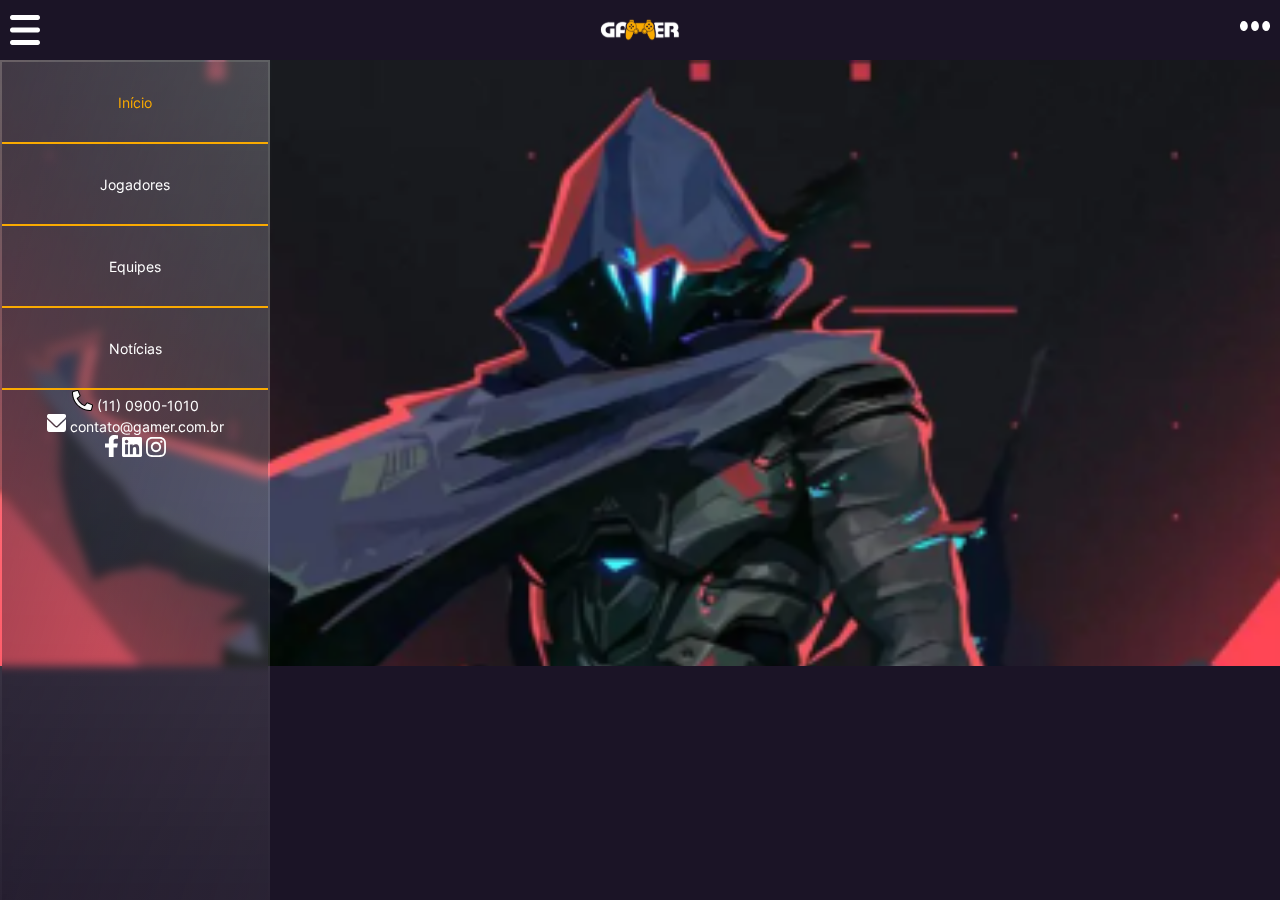
==== index.html @ 1188ff41 "Inicializa o projeto + Header" ====
<!DOCTYPE html>
<html lang="pt-BR">

<head>
    <meta charset="UTF-8">
    <meta http-equiv="X-UA-Compatible" content="IE=edge">
    <meta name="viewport" content="width=device-width, initial-scale=1.0">
    <title>Gamer</title>
    <link rel="stylesheet" href="./css/style.css">
</head>

<body>
    <header class="header">
        <div class="container-grid">
            <div class="header-top">
                <span class="phone-box">
                    <img src="./assets/phone-icon.png" alt="phone icon" title="Ícone Telefone">
                    (11) 0900-1010
                </span>

                <span class="mail-box">
                    <img src="./assets/envelope-icon.png" alt="envelope icon" title="Ícone Envelope">
                    contato@gamer.com.br
                </span>
                <span class="social-box">
                    <img src="./assets/facebook.svg" alt="phone icon" title="Ícone Telefone">
                    <img src="./assets/linkedin.svg" alt="phone icon" title="Ícone Telefone">
                    <img src="./assets/instagram.svg" alt="phone icon" title="Ícone Telefone">
                </span>
            </div>
            <div class="header-bottom">
                <label for="mostra-esconde-navmenu"><img src="./assets/menu-hamburger.svg" alt="Menu Hamburger"
                        title="Ícone Menu"></label>


                <h1>
                    <span class="title">Gamer</span>
                    <img src="./assets/logotipo-gamer.svg" alt="Logotipo Gamer" title="Gamer Logotipo">
                </h1>

                <input type="checkbox" id="mostra-esconde-navmenu">
                <div class="nav-bkg">
                    <nav>
                        <a href="#">Início</a>
                        <a href="#">Jogadores</a>
                        <a href="#">Equipes</a>
                        <a href="#">Notícias</a>

                        <span class="phone-box">
                            <img src="./assets/phone-icon.png" alt="phone icon" title="Ícone Telefone">
                            (11) 0900-1010
                        </span>
                        <span class="mail-box">
                            <img src="./assets/envelope-icon.png" alt="envelope icon" title="Ícone Envelope">
                            contato@gamer.com.br
                        </span>

                        <!-- social icons -->
                        <span class="social-box">
                            <img src="./assets/facebook.svg" alt="phone icon" title="Ícone Telefone">
                            <img src="./assets/linkedin.svg" alt="phone icon" title="Ícone Telefone">
                            <img src="./assets/instagram.svg" alt="phone icon" title="Ícone Telefone">
                        </span>
                    </nav>
                </div>
                <!-- Header Menu Ícones laterais -->
                <label for="mostra-esconde-icones">
                    <img src="./assets/menu-points.png" alt="Menu Points">
                </label>

                <input type="checkbox" id="mostra-esconde-icones">
                <div class="icons-header-bkg">
                    <div class="icons-header">
                        <img src="./assets/user-icon.svg" alt="user-login">
                        <img src="./assets/market-icon.png" alt="market icon">
                        <img src="./assets/search-icon.png" alt="search icon">
                    </div>
                </div>
            </div>
        </div>
    </header>
    <section class="banner"></section>
</body>

</html>
---- css/style.css ----
/* imports */
@font-face {
    font-family: Inter-Regular ;
    src: url(../assets/fonts/Inter/static/Inter-Regular.ttf);
}

* {
    margin: 0;
    padding: 0;
    box-sizing: border-box;
}

body{
    font-family: Inter-Regular;
    font-size: 16px;
    color: white;
    background-color: #1B1426;
}


/* Mobiel First */

/********************* Header *********************/
header {
    position: fixed; /* apenas para referência dos menus */
    top: 0;
    left: 0;

    display: flex;
    align-items: center;
    width: 100%;
    height: 60px;
    padding: 0 10px;
    /* background-color: #1B1426; */
    background-image: linear-gradient(to right, #1B1426);
    font-size: 16px;

     /*border: 1px solid red;  referência apagar */
}

header .container-grid {
    width: 100%;
}

/* fixar o label por causa do alinhamento, efeito do inline +- 4px */
header label {
    padding: 0;
    width: 30px;
    height: 30px;
}


/* esconde os elementos desnecessários no mobile */
header .header-top,  
header h1 .title,
.mostra-esconde-icones,
header #mostra-esconde-navmenu,
header #mostra-esconde-icones {
    display: none;
}

header .header-bottom {
    display: flex;
    justify-content: space-between;
    align-items: center;
}

header .nav-bkg {
    position: fixed;
    top: 60px;
    left: 0;

    width: 270px;
    height: 100%;
    padding: 2px;

    background-image: linear-gradient(to bottom, rgba(255, 255, 255, .3), rgba(255, 255, 255, .05));
    transition: left 0.4s;
}

.header nav {
    
    display: flex;
    flex-direction: column;
    align-items: center;

    width: 100%;
    height: 100%;
    
    font-size: 14px;
    
    background-image: linear-gradient(to right bottom, rgba(27, 20, 38, .5), rgba(27, 20, 38, .05));
    backdrop-filter: blur(5px);
    
}

.header nav a {
    display: flex;
    justify-content: center;
    align-items: center;
    
    width: 100%;
    height: 50px;
    padding: 40px 0;
    
    color: white;
    font-family: Inter-Regular;
    text-decoration: none;
    
    border-bottom: 2px solid #F9AA01;
}

.header nav a:first-of-type {
    color: #F9AA01;
}

header nav .social-box {}

/* mostra esconde icones header */
header #mostra-esconde-icones:checked ~ .icons-header-bkg {
    right: 1px;
}
/* menu social */
header .icons-header-bkg {
    position: absolute;
    top: 60px;
    right: -70px;

    width: 66px;
    height: 170px;
    padding: 1px;
    /* background-color: transparent; */
    background-image: linear-gradient(to bottom, rgba(255, 255, 255, .2), rgba(255, 255, 255, .05));
    /* backdrop-filter: blur(10px); */
    /* opacity: .5; */
    transition: right 0.4s;
}

header .icons-header {
    display: flex;
    flex-direction: column;
    justify-content: space-between;
    align-items: center;

    width: 100%;
    height: 100%;
    padding: 20px;

    /* background-color: rgba(27, 20, 38, .9);  */
    background-image: linear-gradient(to right bottom, rgba(27, 20, 38, .5), rgba(27, 20, 38, .05));
    backdrop-filter: blur(2px);
}

header .icons-header img {
    width: 20px;
}


/********************* Banner *********************/
.banner {
    margin-top: 60px;
    height: 606px;
    background-image: url(../images/Banner_Liga-Game-Mobile.png);
    background-size: cover;
    background-repeat: none;

}
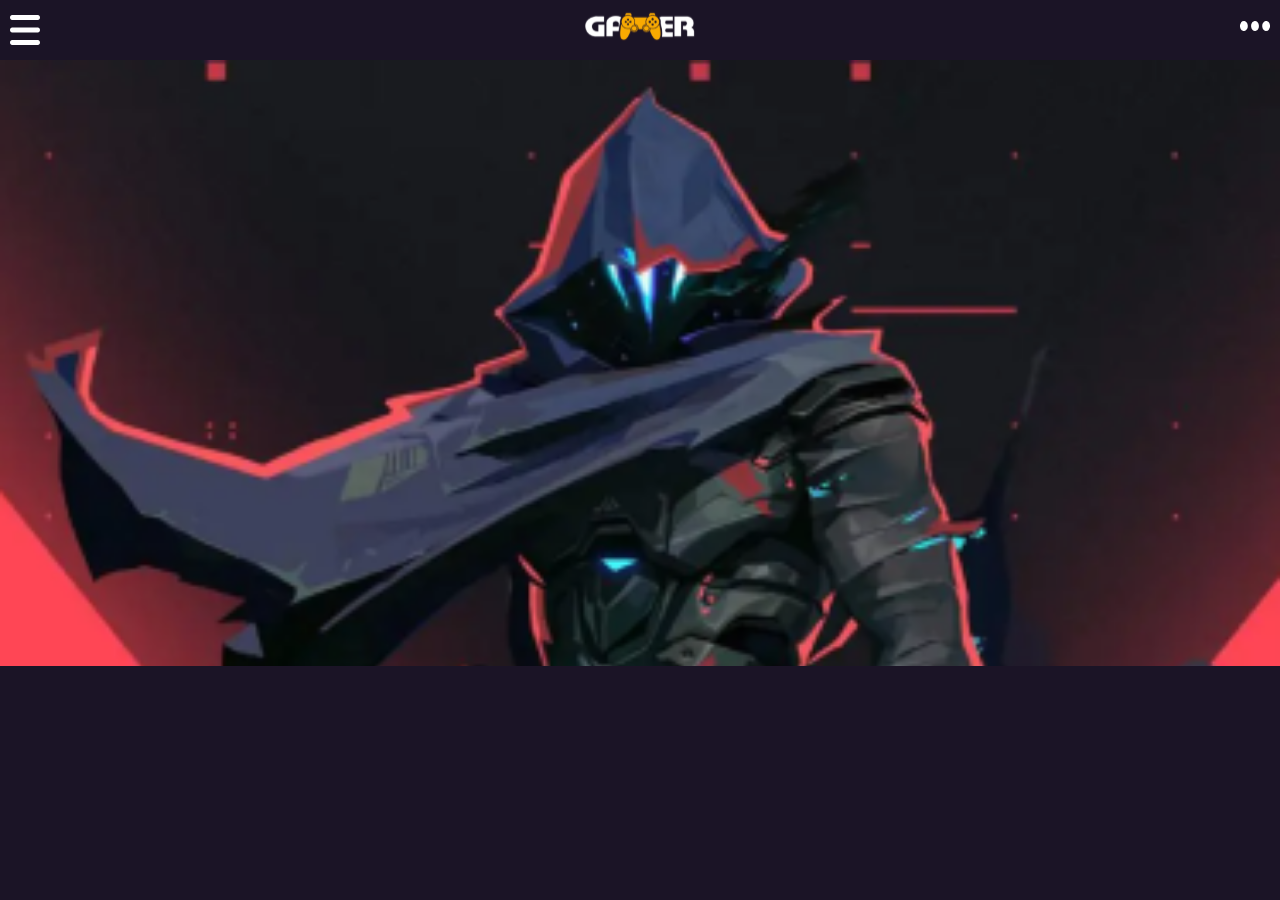
==== commit 1d11dfcf: "Adiciona o menu mobile" ====
--- a/index.html
+++ b/index.html
@@ -30,12 +30,13 @@
             </div>
             <div class="header-bottom">
                 <label for="mostra-esconde-navmenu"><img src="./assets/menu-hamburger.svg" alt="Menu Hamburger"
-                        title="Ícone Menu"></label>
+                        title="Ícone Menu">
+                </label>
 
 
                 <h1>
                     <span class="title">Gamer</span>
-                    <img src="./assets/logotipo-gamer.svg" alt="Logotipo Gamer" title="Gamer Logotipo">
+                    <img src="./assets/logotipo-gamer.svg" id="logotipo" alt="Logotipo Gamer" title="Gamer Logotipo">
                 </h1>
 
                 <input type="checkbox" id="mostra-esconde-navmenu">
@@ -46,14 +47,14 @@
                         <a href="#">Equipes</a>
                         <a href="#">Notícias</a>
 
-                        <span class="phone-box">
+                        <a class="phone-box">
                             <img src="./assets/phone-icon.png" alt="phone icon" title="Ícone Telefone">
                             (11) 0900-1010
-                        </span>
-                        <span class="mail-box">
+                        </a>
+                        <a class="mail-box">
                             <img src="./assets/envelope-icon.png" alt="envelope icon" title="Ícone Envelope">
                             contato@gamer.com.br
-                        </span>
+                        </a>
 
                         <!-- social icons -->
                         <span class="social-box">
--- a/css/style.css
+++ b/css/style.css
@@ -1,6 +1,6 @@
 /* imports */
 @font-face {
-    font-family: Inter-Regular ;
+    font-family: Inter-Regular;
     src: url(../assets/fonts/Inter/static/Inter-Regular.ttf);
 }
 
@@ -10,7 +10,7 @@
     box-sizing: border-box;
 }
 
-body{
+body {
     font-family: Inter-Regular;
     font-size: 16px;
     color: white;
@@ -22,20 +22,17 @@
 
 /********************* Header *********************/
 header {
-    position: fixed; /* apenas para referência dos menus */
+    position: fixed;
+    /* apenas para referência dos menus */
     top: 0;
     left: 0;
-
     display: flex;
     align-items: center;
     width: 100%;
     height: 60px;
     padding: 0 10px;
-    /* background-color: #1B1426; */
     background-image: linear-gradient(to right, #1B1426);
     font-size: 16px;
-
-     /*border: 1px solid red;  referência apagar */
 }
 
 header .container-grid {
@@ -51,7 +48,7 @@
 
 
 /* esconde os elementos desnecessários no mobile */
-header .header-top,  
+header .header-top,
 header h1 .title,
 .mostra-esconde-icones,
 header #mostra-esconde-navmenu,
@@ -65,74 +62,114 @@
     align-items: center;
 }
 
+header .header-bottom #logotipo {
+    width: 120px;
+}
+
+
+
+/* mostra esconde menu social */
+header #mostra-esconde-navmenu:checked~.nav-bkg {
+    left: 1px;
+}
+
 header .nav-bkg {
     position: fixed;
     top: 60px;
-    left: 0;
-
+    left: -300px;
     width: 270px;
-    height: 100%;
-    padding: 2px;
-
+    height: calc(100vh - 60px);/* apagar */
+    padding: 1px;
     background-image: linear-gradient(to bottom, rgba(255, 255, 255, .3), rgba(255, 255, 255, .05));
     transition: left 0.4s;
+    border-radius: 5px;
+    /* border: 2px solid yellow; */
 }
 
 .header nav {
-    
     display: flex;
     flex-direction: column;
     align-items: center;
-
     width: 100%;
     height: 100%;
-    
-    font-size: 14px;
-    
+    font-size: 12px;
     background-image: linear-gradient(to right bottom, rgba(27, 20, 38, .5), rgba(27, 20, 38, .05));
     backdrop-filter: blur(5px);
-    
+    border-radius: 5px;
 }
 
 .header nav a {
     display: flex;
     justify-content: center;
     align-items: center;
-    
     width: 100%;
     height: 50px;
     padding: 40px 0;
-    
     color: white;
     font-family: Inter-Regular;
     text-decoration: none;
-    
+    cursor: pointer;
     border-bottom: 2px solid #F9AA01;
-}
-
-.header nav a:first-of-type {
-    color: #F9AA01;
-}
-
-header nav .social-box {}
-
-/* mostra esconde icones header */
-header #mostra-esconde-icones:checked ~ .icons-header-bkg {
+    transition: background-color .4s;
+}
+
+.header nav a:hover {
+    background-color: #F9AA01;
+    border-bottom: 2px solid #1B1426;
+}
+
+/* aqui depois trocar para o link:active */
+.header nav a:last-of-type {
+    border-bottom: none;
+}
+
+/* formatação nos dois últimos links - contato */
+.header nav a.phone-box,
+.header nav a.mail-box {
+    font-size: 10px;
+}
+
+.header nav a.phone-box>img,
+.header nav a.mail-box>img {
+    width: 18px;
+    margin-right: 10px;
+    font-size: 10px;
+}
+
+
+.header nav .social-box {
+    position: absolute;
+    bottom: 10px;
+    left: 0;
+    display: flex;
+    justify-content: center;
+    width: 100%;
+    /* border: 1px solid red; */
+}
+
+.header nav .social-box img {
+    margin-right: 25px;
+}
+
+
+
+
+
+/* mostra esconde menu social */
+header #mostra-esconde-icones:checked~.icons-header-bkg {
     right: 1px;
 }
-/* menu social */
+
+/* Menu social do cabeçalho */
 header .icons-header-bkg {
     position: absolute;
     top: 60px;
     right: -70px;
-
     width: 66px;
     height: 170px;
     padding: 1px;
-    /* background-color: transparent; */
     background-image: linear-gradient(to bottom, rgba(255, 255, 255, .2), rgba(255, 255, 255, .05));
-    /* backdrop-filter: blur(10px); */
-    /* opacity: .5; */
+    border-radius: 5px;
     transition: right 0.4s;
 }
 
@@ -141,14 +178,12 @@
     flex-direction: column;
     justify-content: space-between;
     align-items: center;
-
     width: 100%;
     height: 100%;
     padding: 20px;
-
-    /* background-color: rgba(27, 20, 38, .9);  */
     background-image: linear-gradient(to right bottom, rgba(27, 20, 38, .5), rgba(27, 20, 38, .05));
     backdrop-filter: blur(2px);
+    border-radius: 5px;
 }
 
 header .icons-header img {
@@ -163,5 +198,4 @@
     background-image: url(../images/Banner_Liga-Game-Mobile.png);
     background-size: cover;
     background-repeat: none;
-
 }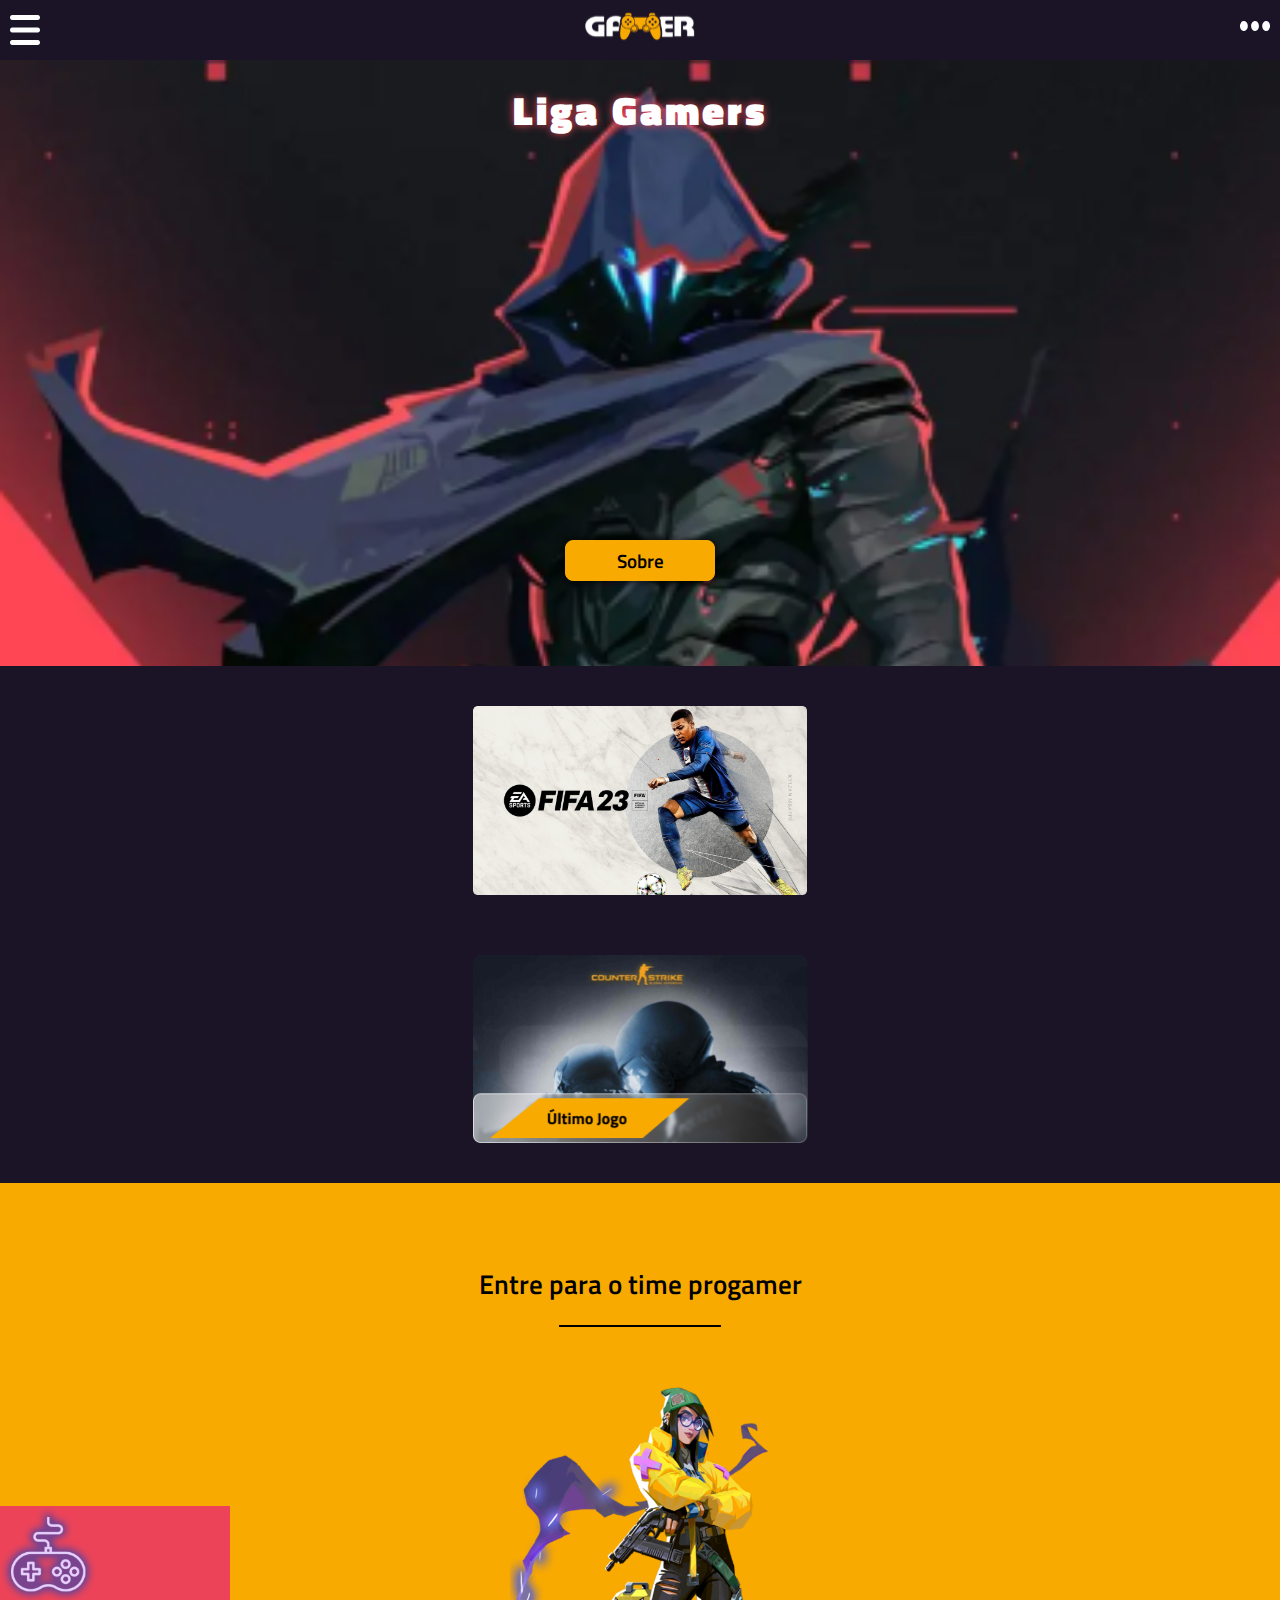
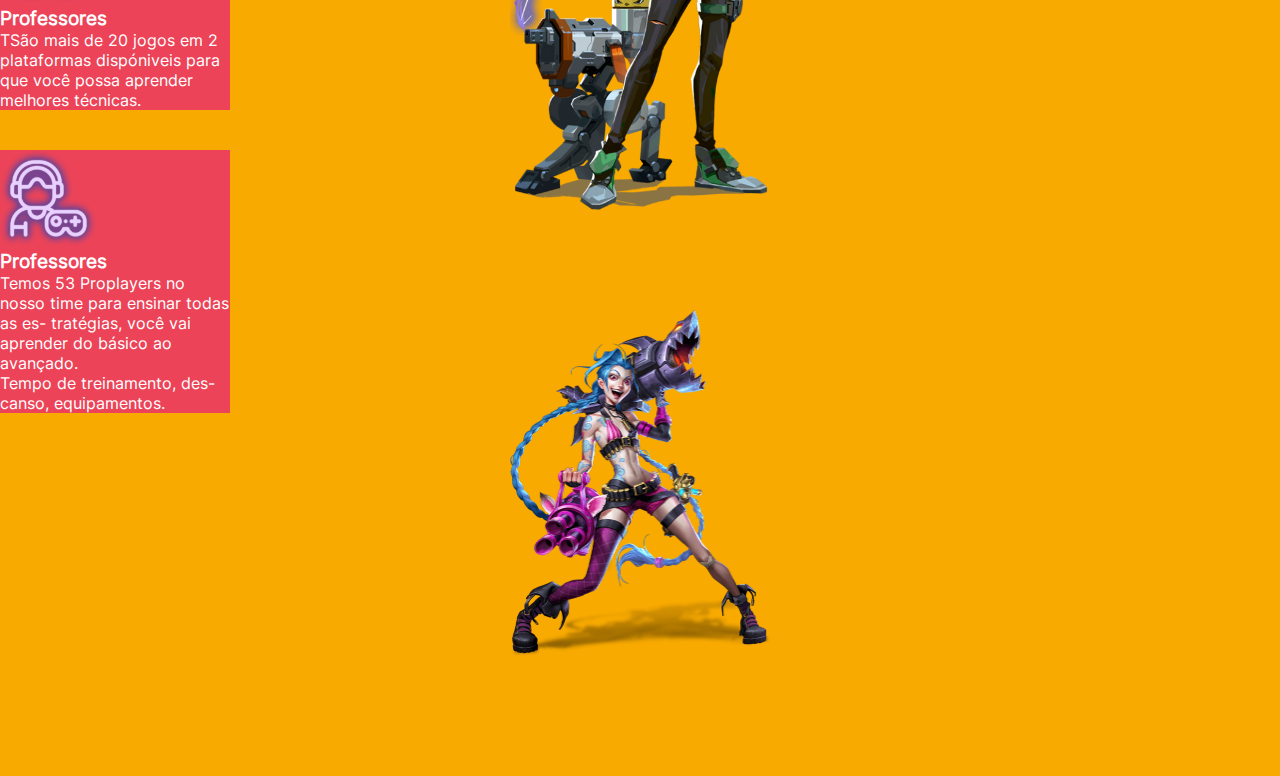
==== commit c1053318: "Finaliza o menu mobile" ====
--- a/index.html
+++ b/index.html
@@ -80,7 +80,50 @@
             </div>
         </div>
     </header>
-    <section class="banner"></section>
+    <section class="banner">
+        <h2>Liga Gamers</h2>
+
+        <a href="#" class="btn-sobreliga">Sobre</a>
+    </section>
+
+    <!-- CARD JOGOS -->
+    <section class="card-jogos">
+        <img src="./images/Game-FIFA.png" alt="Fifa 23">
+        <img src="./images/Game-CS-GO.png" alt="Úlimo Jogo">
+    </section>
+
+    <!-- PROGAMER -->
+    <section class="progamer">
+        <div>
+            <h2>Entre para o time progamer</h2>
+            <hr>
+        </div>
+        <!-- <div class="layer-image-background"> -->
+        <img src="./images/kiljoy.png" alt="Gamer 1">
+        <img src="./images/lade-lol.png" alt="Gamer 2">
+        <!-- </div> -->
+
+        <div class="cards-progamer-box">
+            <!-- efeito borda gradient -->
+            <div class="card-bkg">
+                <article class="cards-jogos">
+                    <img src="./assets/joystick-icon.svg" alt="Icone Joystick">
+                    <h3>Professores</h3>
+                    <p>TSão mais de 20 jogos em 2 plataformas dispóniveis para que você possa aprender melhores técnicas.</p>
+                </article>
+            </div>
+            
+            <div class="card-bkg">
+                <article class="cards-jogos">
+                    <img src="./assets/joystick-prof-icon.svg" alt="Icone Joystick">
+                    <h3>Professores</h3>
+                    <p>Temos 53 Proplayers no nosso time para ensinar todas as es- tratégias, você vai aprender do
+                        básico ao avançado. <br>
+                        Tempo de treinamento, des- canso, equipamentos.</p>
+                </article>
+            </div>
+        </div>
+    </section>
 </body>
 
 </html>--- a/css/style.css
+++ b/css/style.css
@@ -1,4 +1,24 @@
 /* imports */
+@font-face {
+    font-family: TitilliumWeb-Black;
+    src: url(../assets/fonts/Titillium_Web/TitilliumWeb-Black.ttf);
+}
+
+@font-face {
+    font-family: TitilliumWeb-SemiBold;
+    src: url(../assets/fonts/Titillium_Web/TitilliumWeb-SemiBold.ttf);
+}
+
+@font-face {
+    font-family: TitilliumWeb-Bold;
+    src: url(../assets/fonts/Titillium_Web/TitilliumWeb-Bold.ttf);
+}
+
+@font-face {
+    font-family: TitilliumWeb-Regular;
+    src: url(../assets/fonts/Titillium_Web/TitilliumWeb-Regular.ttf);
+}
+
 @font-face {
     font-family: Inter-Regular;
     src: url(../assets/fonts/Inter/static/Inter-Regular.ttf);
@@ -26,12 +46,13 @@
     /* apenas para referência dos menus */
     top: 0;
     left: 0;
+    z-index: 1000;
     display: flex;
     align-items: center;
     width: 100%;
     height: 60px;
     padding: 0 10px;
-    background-image: linear-gradient(to right, #1B1426);
+    background-color: #1B1426;
     font-size: 16px;
 }
 
@@ -77,8 +98,10 @@
     position: fixed;
     top: 60px;
     left: -300px;
+    /* z-index: 2; */
     width: 270px;
-    height: calc(100vh - 60px);/* apagar */
+    height: calc(100vh - 60px);
+    /* apagar */
     padding: 1px;
     background-image: linear-gradient(to bottom, rgba(255, 255, 255, .3), rgba(255, 255, 255, .05));
     transition: left 0.4s;
@@ -139,7 +162,7 @@
 
 .header nav .social-box {
     position: absolute;
-    bottom: 10px;
+    bottom: 20px;
     left: 0;
     display: flex;
     justify-content: center;
@@ -151,8 +174,9 @@
     margin-right: 25px;
 }
 
-
-
+.header nav .social-box img:last-of-type {
+    margin-right: 0;
+}
 
 
 /* mostra esconde menu social */
@@ -192,10 +216,130 @@
 
 
 /********************* Banner *********************/
+
 .banner {
+    display: flex;
+    flex-direction: column;
+    justify-content: space-between;
+    align-items: center;
     margin-top: 60px;
+    padding: 20px;
     height: 606px;
     background-image: url(../images/Banner_Liga-Game-Mobile.png);
     background-size: cover;
     background-repeat: none;
+}
+
+.banner h2 {
+    font-family: TitilliumWeb-Black;
+    font-size: 2.5rem;
+    letter-spacing: 3px;
+    text-shadow: 0px 0px 8px #EC4358;
+}
+
+.banner a.btn-sobreliga {
+    width: 150px;
+    margin-bottom: 65px;
+    padding: 5px 0;
+    font-family: TitilliumWeb-SemiBold;
+    font-size: 1.2rem;
+    text-align: center;
+    text-decoration: none;
+    color: #000;
+    background-color: #F9AA01;
+    border: 1px solid #F9AA01;
+    border-radius: 8px;
+    box-shadow: 0 0 10px #000;
+}
+
+/********************* Jogos *********************/
+
+section.card-jogos {
+    display: flex;
+    flex-direction: column;
+    justify-content: space-between;
+    align-items: center;
+
+    padding: 40px 10px;
+}
+
+section.card-jogos>img {
+    max-width: 335px;
+}
+
+section.card-jogos>img:first-of-type {
+    margin-bottom: 60px;
+}
+
+/********************* Time Progamer *********************/
+
+section.progamer {
+    position: relative;
+    display: flex;
+    flex-direction: column;
+    justify-content: space-between;
+    align-items: center;
+    width: 100%;
+    /* height: 1253px; */
+    padding-top: 80px;
+    padding-right: 20px;
+    padding-bottom: 120px;
+    padding-left: 20px;
+    background-color: #F9AA01;
+}
+
+section.progamer h2 {
+    margin-bottom: 20px;
+    font-family: TitilliumWeb-SemiBold;
+    font-size: 1.7rem;
+    color: black;
+    text-align: center;
+}
+
+section.progamer hr {
+    width: 50%;
+    margin: 0 auto 60px;
+    border: 1px solid #000;
+}
+
+/* section.progamer .layer-image-background {
+    display: flex;
+    flex-direction: column;
+    justify-content: space-between;
+    align-items: center;
+    width: 100%;
+    height: 100%;
+    background-color: transparent;
+} */
+
+/* .layer-image-background */
+section.progamer>img {
+    max-width: 260px;
+}
+
+/* .layer-image-background */
+section.progamer>img:first-of-type {
+    margin-bottom: 100px;
+}
+
+/* cards progamer */
+.cards-progamer-box {
+    position: absolute;
+    top: 0;
+    left: 0;
+    display: flex;
+    
+    flex-direction: column;
+    justify-content: center;
+    align-items: center;
+    height: 100%;
+    background-color: transparent;
+}
+
+.card-bkg .cards-jogos {
+
+    max-width: 230px;
+    margin-bottom: 40px;
+
+    background-color: #EC4358;
 }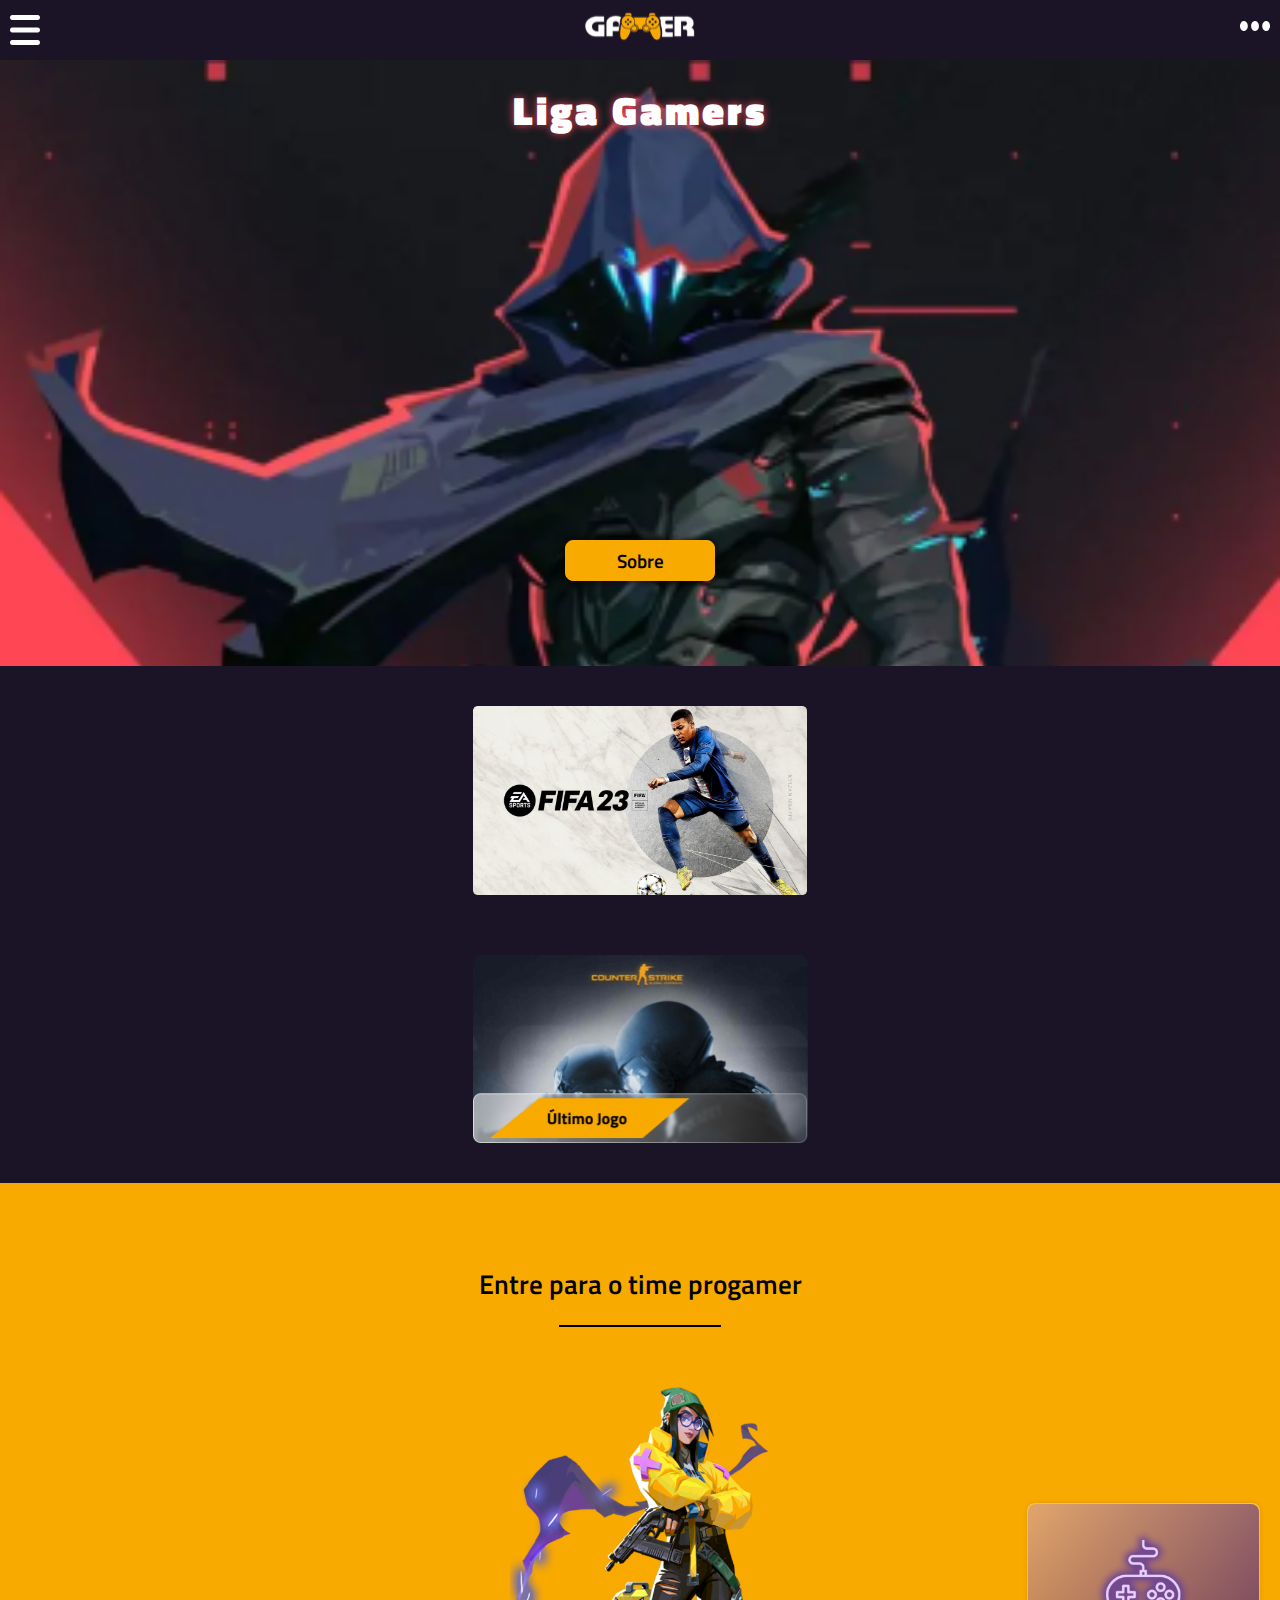
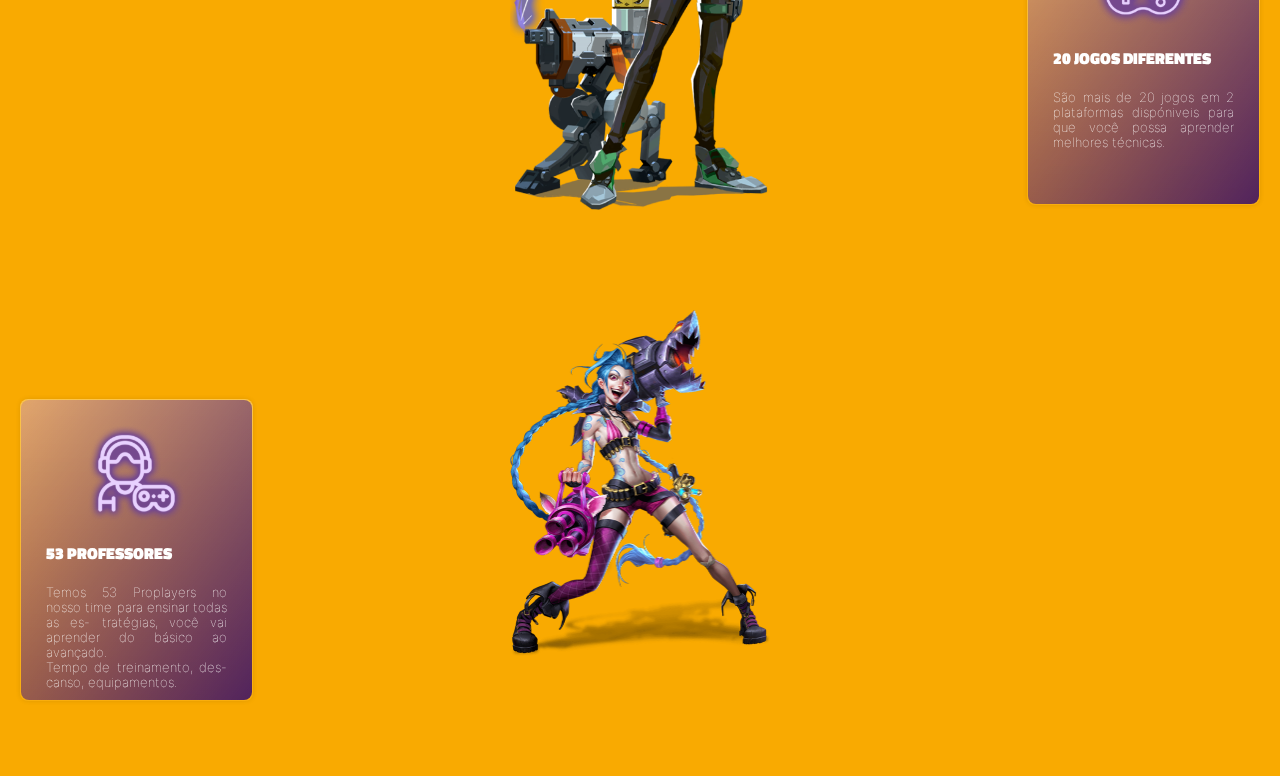
==== commit c6b01f4f: "Finaliza a Sessão Progamer" ====
--- a/index.html
+++ b/index.html
@@ -80,6 +80,8 @@
             </div>
         </div>
     </header>
+
+    <!-- BANNER LIGA GAMERS -->
     <section class="banner">
         <h2>Liga Gamers</h2>
 
@@ -103,20 +105,20 @@
         <img src="./images/lade-lol.png" alt="Gamer 2">
         <!-- </div> -->
 
-        <div class="cards-progamer-box">
+        <div class="cards-progamer-layer">
             <!-- efeito borda gradient -->
             <div class="card-bkg">
-                <article class="cards-jogos">
+                <article class="card-jogos">
                     <img src="./assets/joystick-icon.svg" alt="Icone Joystick">
-                    <h3>Professores</h3>
-                    <p>TSão mais de 20 jogos em 2 plataformas dispóniveis para que você possa aprender melhores técnicas.</p>
+                    <h3>20 Jogos Diferentes</h3>
+                    <p>São mais de 20 jogos em 2 plataformas dispóniveis para que você possa aprender melhores técnicas.</p>
                 </article>
             </div>
             
             <div class="card-bkg">
-                <article class="cards-jogos">
+                <article class="card-jogos">
                     <img src="./assets/joystick-prof-icon.svg" alt="Icone Joystick">
-                    <h3>Professores</h3>
+                    <h3>53 Professores</h3>
                     <p>Temos 53 Proplayers no nosso time para ensinar todas as es- tratégias, você vai aprender do
                         básico ao avançado. <br>
                         Tempo de treinamento, des- canso, equipamentos.</p>
--- a/css/style.css
+++ b/css/style.css
@@ -22,6 +22,11 @@
 @font-face {
     font-family: Inter-Regular;
     src: url(../assets/fonts/Inter/static/Inter-Regular.ttf);
+}
+
+@font-face {
+    font-family: Inter-Thin;
+    src: url(../assets/fonts/Inter/static/Inter-Thin.ttf);
 }
 
 * {
@@ -323,23 +328,66 @@
 }
 
 /* cards progamer */
-.cards-progamer-box {
+.cards-progamer-layer {
     position: absolute;
     top: 0;
     left: 0;
     display: flex;
-    
-    flex-direction: column;
-    justify-content: center;
-    align-items: center;
+    padding: 0  20px;
+    flex-direction: column;
+    justify-content: space-between;
+    align-items: center;
+    width: 100%;
     height: 100%;
     background-color: transparent;
 }
-
-.card-bkg .cards-jogos {
-
-    max-width: 230px;
-    margin-bottom: 40px;
-
-    background-color: #EC4358;
-}+/* efeito borda gradient */
+.cards-progamer-layer .card-bkg {
+    padding: 1px;
+    background-image: linear-gradient(to bottom, rgba(255, 255, 255, .3), rgba(255, 255, 255, .05));
+    border-radius: 8px;
+    box-shadow: 0 0 5px rgba(0, 0, 0, .1);
+}
+
+.cards-progamer-layer .card-bkg:first-of-type {
+    align-self: flex-end;
+    margin-top: 320px;
+}
+
+.cards-progamer-layer .card-bkg:last-of-type {
+    align-self: flex-start;
+    margin-bottom: 75px;
+    
+}
+
+.cards-progamer-layer .card-bkg .card-jogos {
+    display: flex;
+    flex-direction: column;
+    /* justify-content: space-between; */
+    align-items: center;
+    max-width: 231px;
+    height: 300px;
+    padding: 25px;
+    font-size: .8rem;
+    background-image: linear-gradient(to right bottom, rgba(122, 49, 236, .2), rgba(47, 7, 109, .83));
+    backdrop-filter: blur(5px);
+    border-radius: 8px;
+}
+
+
+.cards-progamer-layer .card-bkg .card-jogos h3 {
+    width: 100%;
+    margin-top: 20px;
+    margin-bottom: 20px;
+    font-family: TitilliumWeb-Black;
+    /* text-shadow: 0 0 0px #fff; */
+    text-align: justify;
+    font-size: 1rem;
+    text-transform: uppercase;
+}
+
+.cards-progamer-layer .card-bkg .card-jogos p {
+    font-family: Inter-Thin;
+    text-align: justify;
+}
+
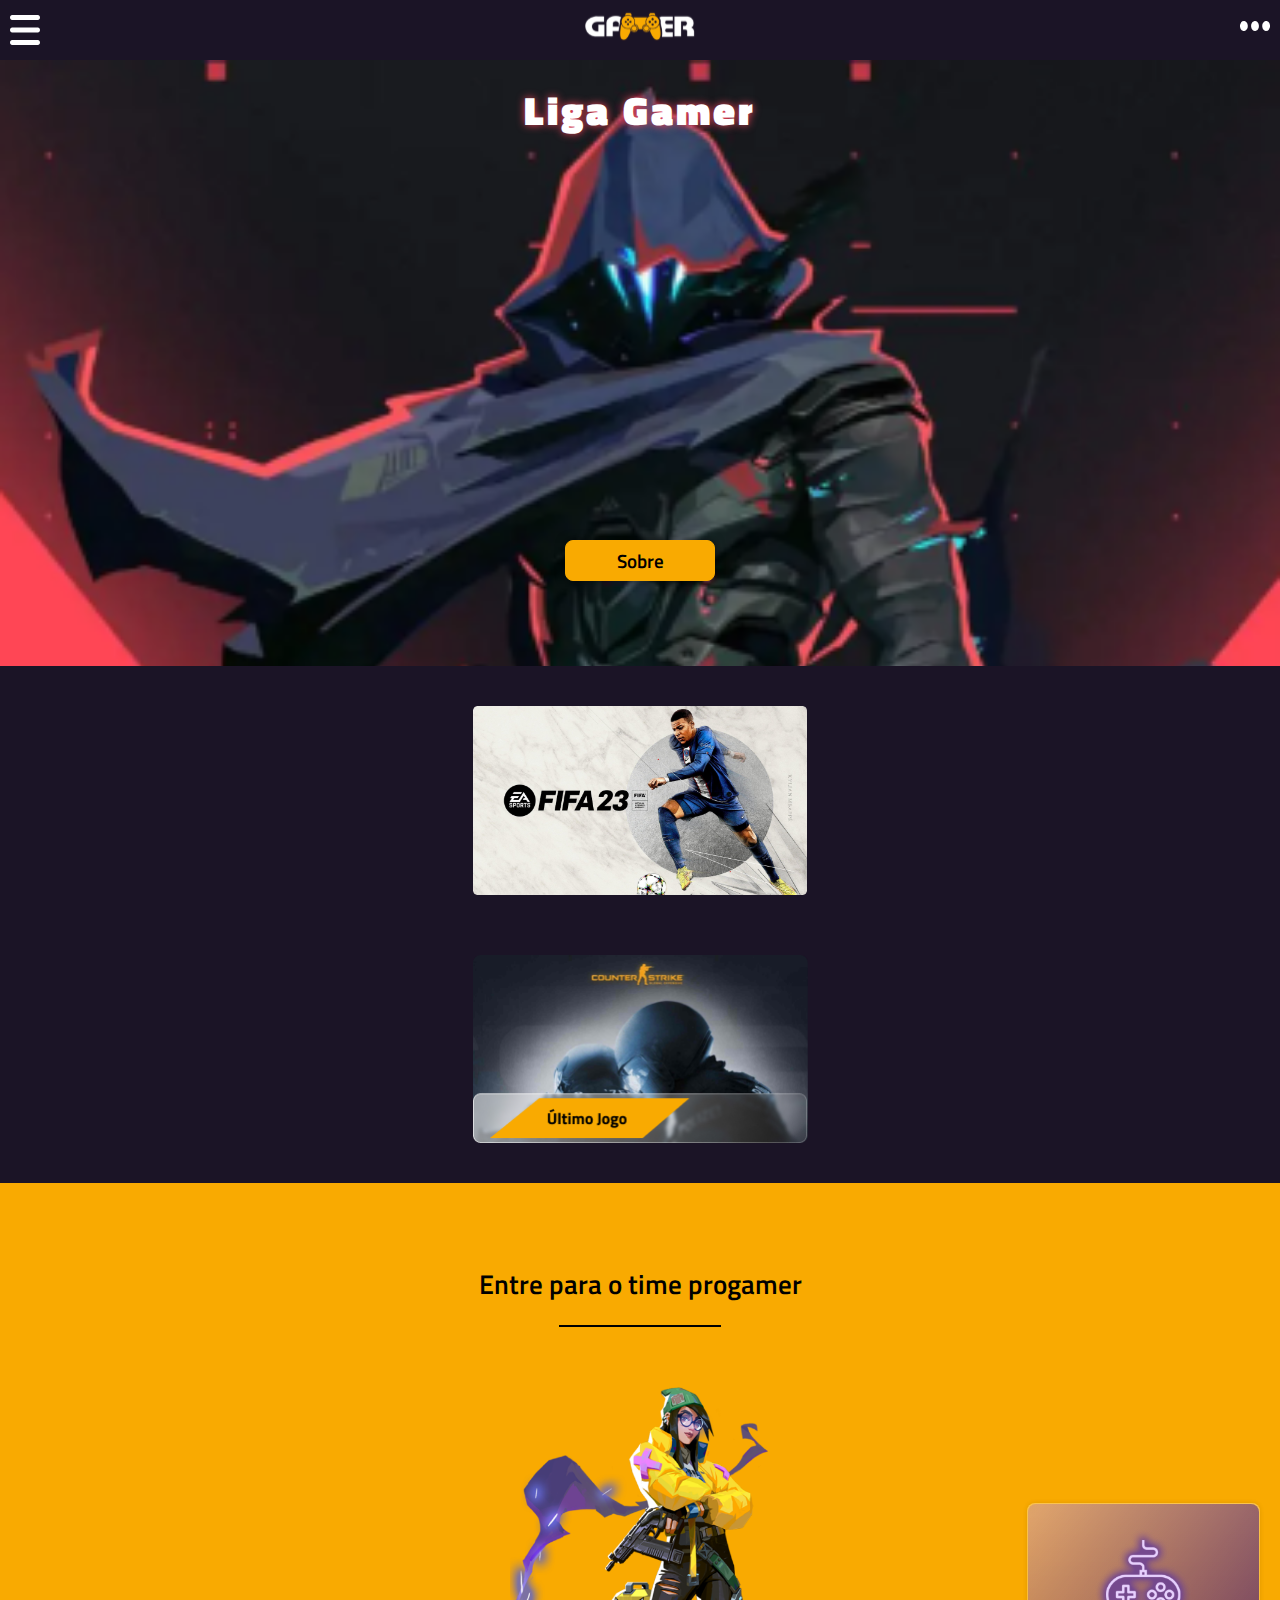
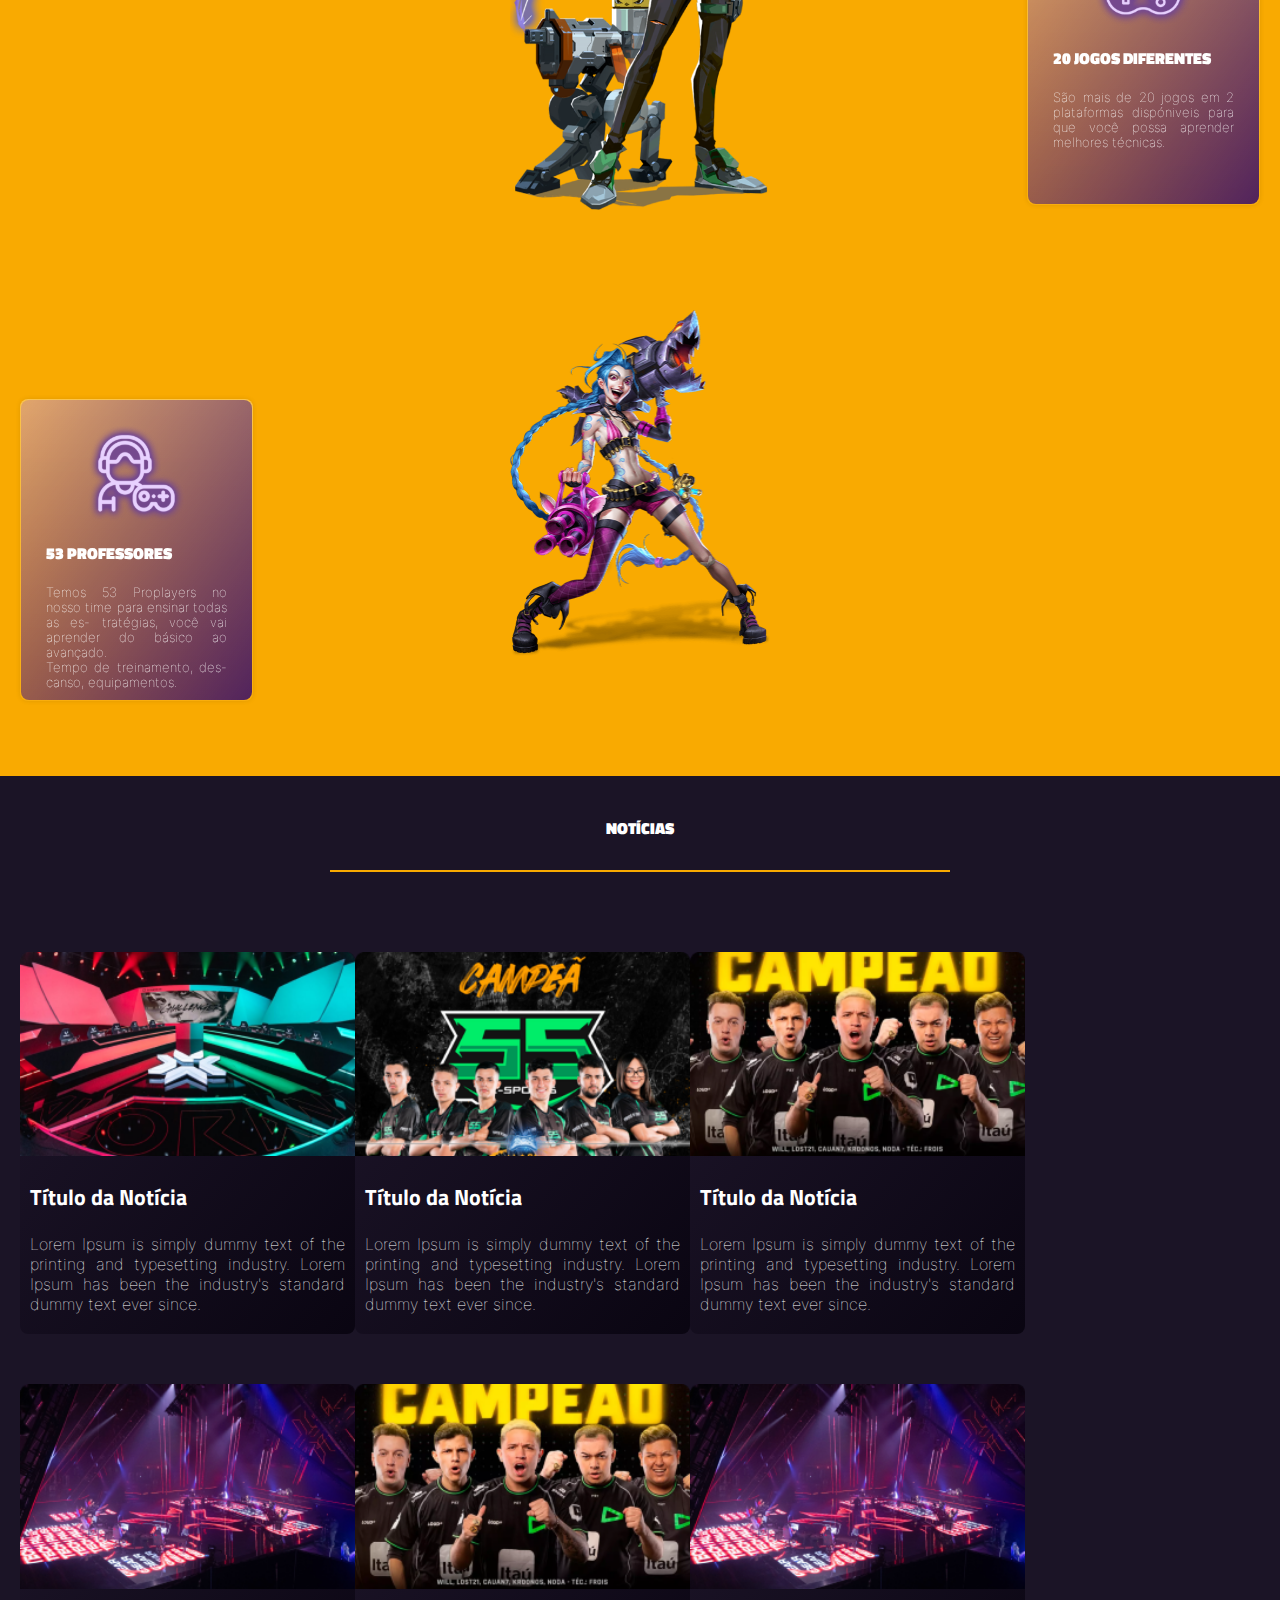
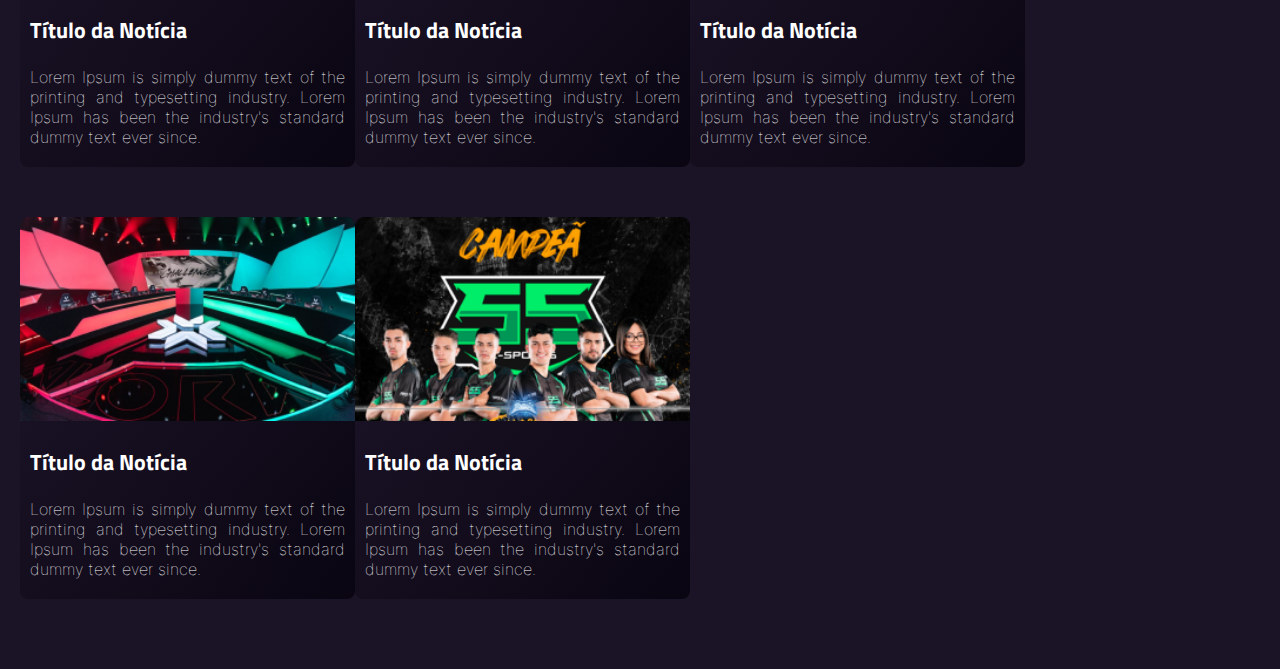
==== commit ba1aaac6: "Adiciona Sessão Notícias Mobile" ====
--- a/index.html
+++ b/index.html
@@ -83,8 +83,7 @@
 
     <!-- BANNER LIGA GAMERS -->
     <section class="banner">
-        <h2>Liga Gamers</h2>
-
+        <h2>Liga Gamer</h2>
         <a href="#" class="btn-sobreliga">Sobre</a>
     </section>
 
@@ -126,6 +125,64 @@
             </div>
         </div>
     </section>
+
+    <!-- NOTÍCIAS -->
+    <section class="noticias">
+        <div>
+            <h2>Notícias</h2>
+            <hr>
+        </div>
+
+        <article class="card-noticia">
+            <img src="./images/noticia1.png" alt="Notícia 1">
+            <h3>Título da Notícia</h3>
+            <p>Lorem Ipsum is simply dummy text of the printing and typesetting industry. Lorem Ipsum has been the industry's standard dummy text ever since.</p>
+        </article>
+
+        <article class="card-noticia">
+            <img src="./images/noticia2.png" alt="Notícia 1">
+            <h3>Título da Notícia</h3>
+            <p>Lorem Ipsum is simply dummy text of the printing and typesetting industry. Lorem Ipsum has been the industry's standard dummy text ever since.</p>
+        </article>
+
+        <article class="card-noticia">
+            <img src="./images/noticia3.png" alt="Notícia 1">
+            <h3>Título da Notícia</h3>
+            <p>Lorem Ipsum is simply dummy text of the printing and typesetting industry. Lorem Ipsum has been the industry's standard dummy text ever since.</p>
+        </article>
+
+        <article class="card-noticia">
+            <img src="./images/noticia4.png" alt="Notícia 1">
+            <h3>Título da Notícia</h3>
+            <p>Lorem Ipsum is simply dummy text of the printing and typesetting industry. Lorem Ipsum has been the industry's standard dummy text ever since.</p>
+        </article>
+
+        <article class="card-noticia">
+            <img src="./images/noticia5.png" alt="Notícia 1">
+            <h3>Título da Notícia</h3>
+            <p>Lorem Ipsum is simply dummy text of the printing and typesetting industry. Lorem Ipsum has been the industry's standard dummy text ever since.</p>
+        </article>
+
+        <article class="card-noticia">
+            <img src="./images/noticia6.png" alt="Notícia 1">
+            <h3>Título da Notícia</h3>
+            <p>Lorem Ipsum is simply dummy text of the printing and typesetting industry. Lorem Ipsum has been the industry's standard dummy text ever since.</p>
+        </article>
+
+        <article class="card-noticia">
+            <img src="./images/noticia7.png" alt="Notícia 1">
+            <h3>Título da Notícia</h3>
+            <p>Lorem Ipsum is simply dummy text of the printing and typesetting industry. Lorem Ipsum has been the industry's standard dummy text ever since.</p>
+        </article>
+
+        <article class="card-noticia">
+            <img src="./images/noticia8.png" alt="Notícia 1">
+            <h3>Título da Notícia</h3>
+            <p>Lorem Ipsum is simply dummy text of the printing and typesetting industry. Lorem Ipsum has been the industry's standard dummy text ever since.</p>
+        </article>
+
+    </section>
+
 </body>
 
 </html>--- a/css/style.css
+++ b/css/style.css
@@ -1,33 +1,40 @@
-/* imports */
+/* TitilliumWeb */
 @font-face {
     font-family: TitilliumWeb-Black;
     src: url(../assets/fonts/Titillium_Web/TitilliumWeb-Black.ttf);
 }
-
 @font-face {
     font-family: TitilliumWeb-SemiBold;
     src: url(../assets/fonts/Titillium_Web/TitilliumWeb-SemiBold.ttf);
 }
-
 @font-face {
     font-family: TitilliumWeb-Bold;
     src: url(../assets/fonts/Titillium_Web/TitilliumWeb-Bold.ttf);
 }
-
 @font-face {
     font-family: TitilliumWeb-Regular;
     src: url(../assets/fonts/Titillium_Web/TitilliumWeb-Regular.ttf);
 }
 
+/* Inter */
+@font-face {
+    font-family: Inter-Thin;
+    src: url(../assets/fonts/Inter/static/Inter-Thin.ttf);
+}
 @font-face {
     font-family: Inter-Regular;
     src: url(../assets/fonts/Inter/static/Inter-Regular.ttf);
 }
-
-@font-face {
-    font-family: Inter-Thin;
-    src: url(../assets/fonts/Inter/static/Inter-Thin.ttf);
-}
+@font-face {
+    font-family: Inter-SemiBold;
+    src: url(../assets/fonts/Inter/static/Inter-SemiBold.ttf);
+}
+@font-face {
+    font-family: Inter-Bold;
+    src: url(../assets/fonts/Inter/static/Inter-Bold.ttf);
+}
+
+
 
 * {
     margin: 0;
@@ -167,7 +174,7 @@
 
 .header nav .social-box {
     position: absolute;
-    bottom: 20px;
+    bottom: 60px;
     left: 0;
     display: flex;
     justify-content: center;
@@ -254,7 +261,7 @@
     background-color: #F9AA01;
     border: 1px solid #F9AA01;
     border-radius: 8px;
-    box-shadow: 0 0 10px #000;
+    box-shadow: 0 0 10px rgba(0, 0, 0, .5);
 }
 
 /********************* Jogos *********************/
@@ -306,16 +313,6 @@
     margin: 0 auto 60px;
     border: 1px solid #000;
 }
-
-/* section.progamer .layer-image-background {
-    display: flex;
-    flex-direction: column;
-    justify-content: space-between;
-    align-items: center;
-    width: 100%;
-    height: 100%;
-    background-color: transparent;
-} */
 
 /* .layer-image-background */
 section.progamer>img {
@@ -391,3 +388,59 @@
     text-align: justify;
 }
 
+/********************* Notícias *********************/
+
+section.noticias {
+    background-image: url(../images/backgrund_notícias-mobile.png);
+    background-size: cover;
+    background-repeat: no-repeat;
+    display: flex;
+    text-align: center;
+    flex-wrap: wrap;
+    padding: 40px 20px 20px;
+}
+
+section.noticias > div {
+    width: 100%;
+    /* border: 1px solid yellowgreen; */
+}
+
+section.noticias div h2 {
+    text-align: center;
+    font-family: TitilliumWeb-Black;
+    font-size: 1rem;
+    text-transform: uppercase;
+}
+
+section.noticias div hr {
+    width: 50%;
+    margin: 30px auto 80px;
+    border: 1px solid #F9AA01;
+}
+
+/* card notícia */
+section.noticias .card-noticia {
+    max-width: 335px;
+    margin-bottom: 50px;
+    background-image: linear-gradient(to right bottom, rgba(37, 26, 52, .34), rgba(5, 1, 12, .79));
+    border-radius: 8px;
+}
+
+section.noticias .card-noticia > img {
+    width: 100%;
+}
+
+section.noticias .card-noticia h3 {
+    margin: 20px 10px;
+
+    font-family: TitilliumWeb-Bold;
+    font-size: 1.4rem;
+    text-align: left;
+}
+
+section.noticias .card-noticia p {
+    margin: 20px 10px;
+    font-family: Inter-Thin;
+    text-align: justify;
+
+}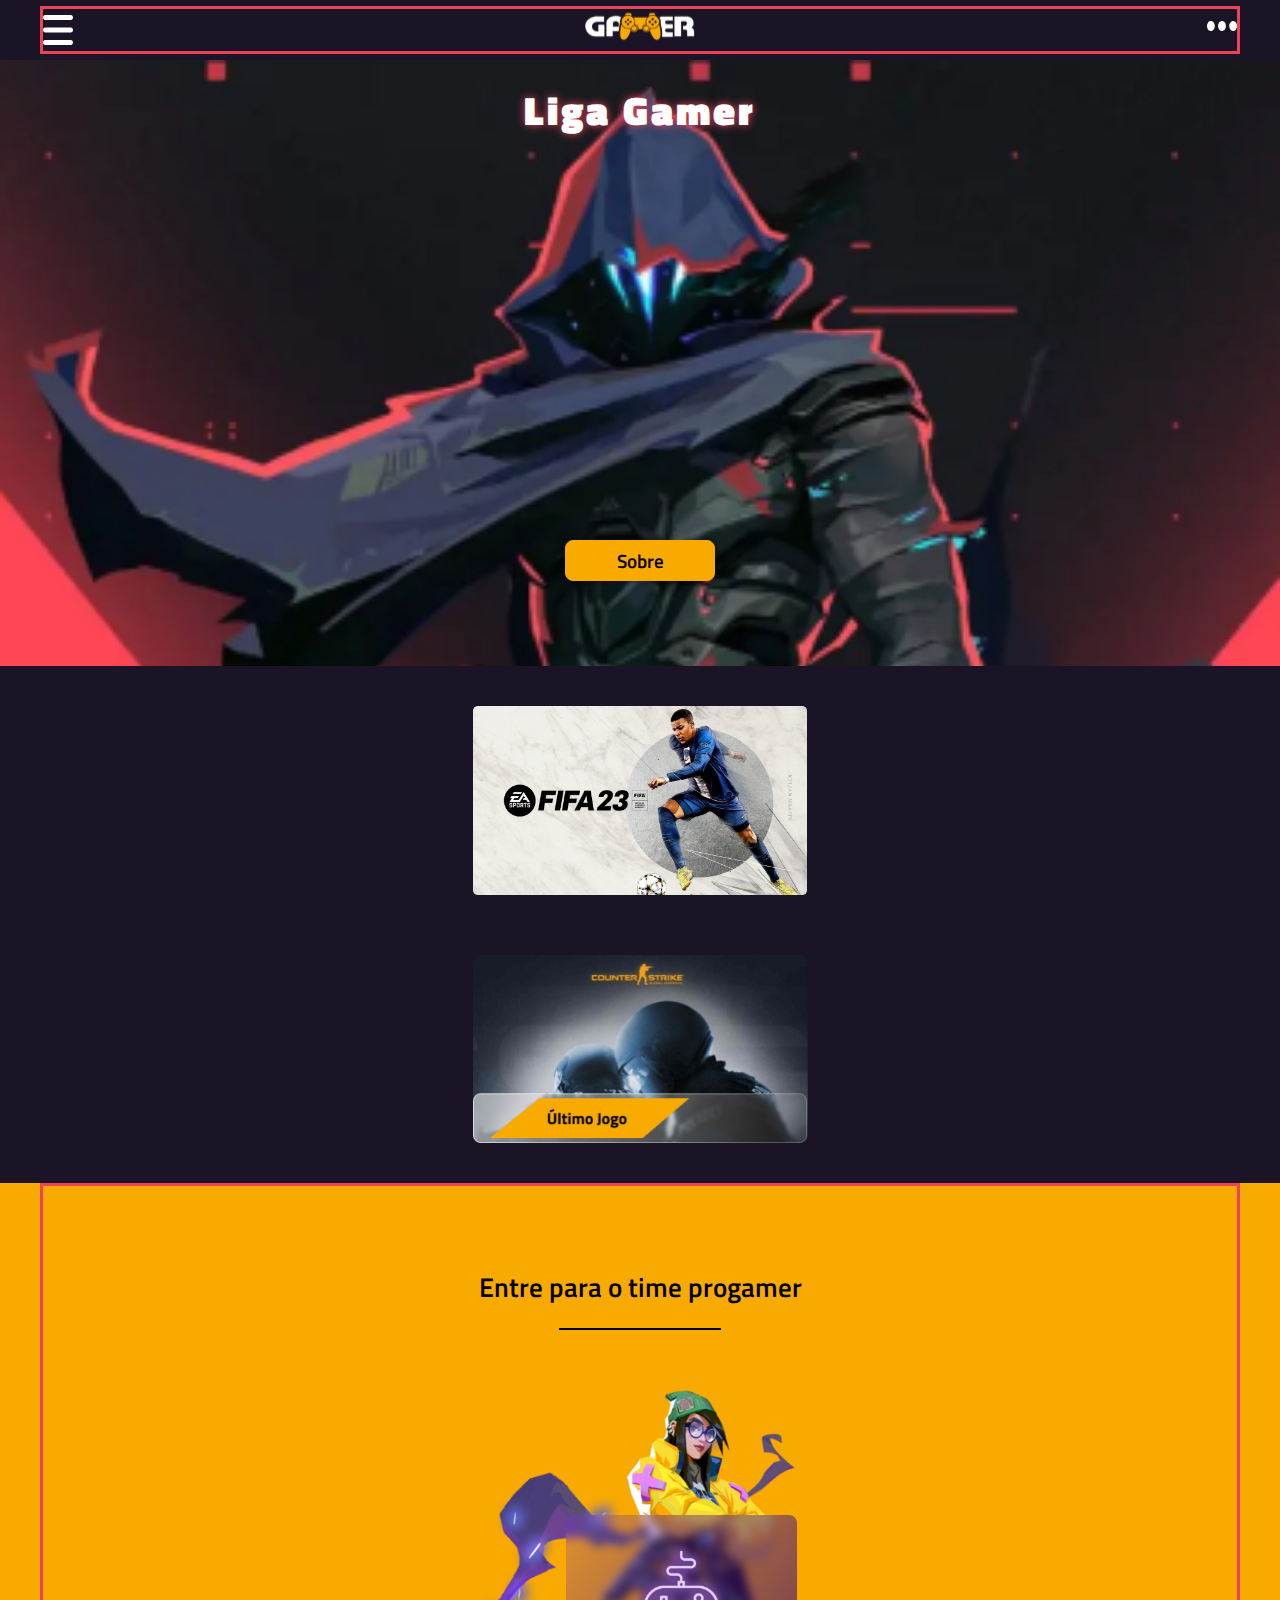
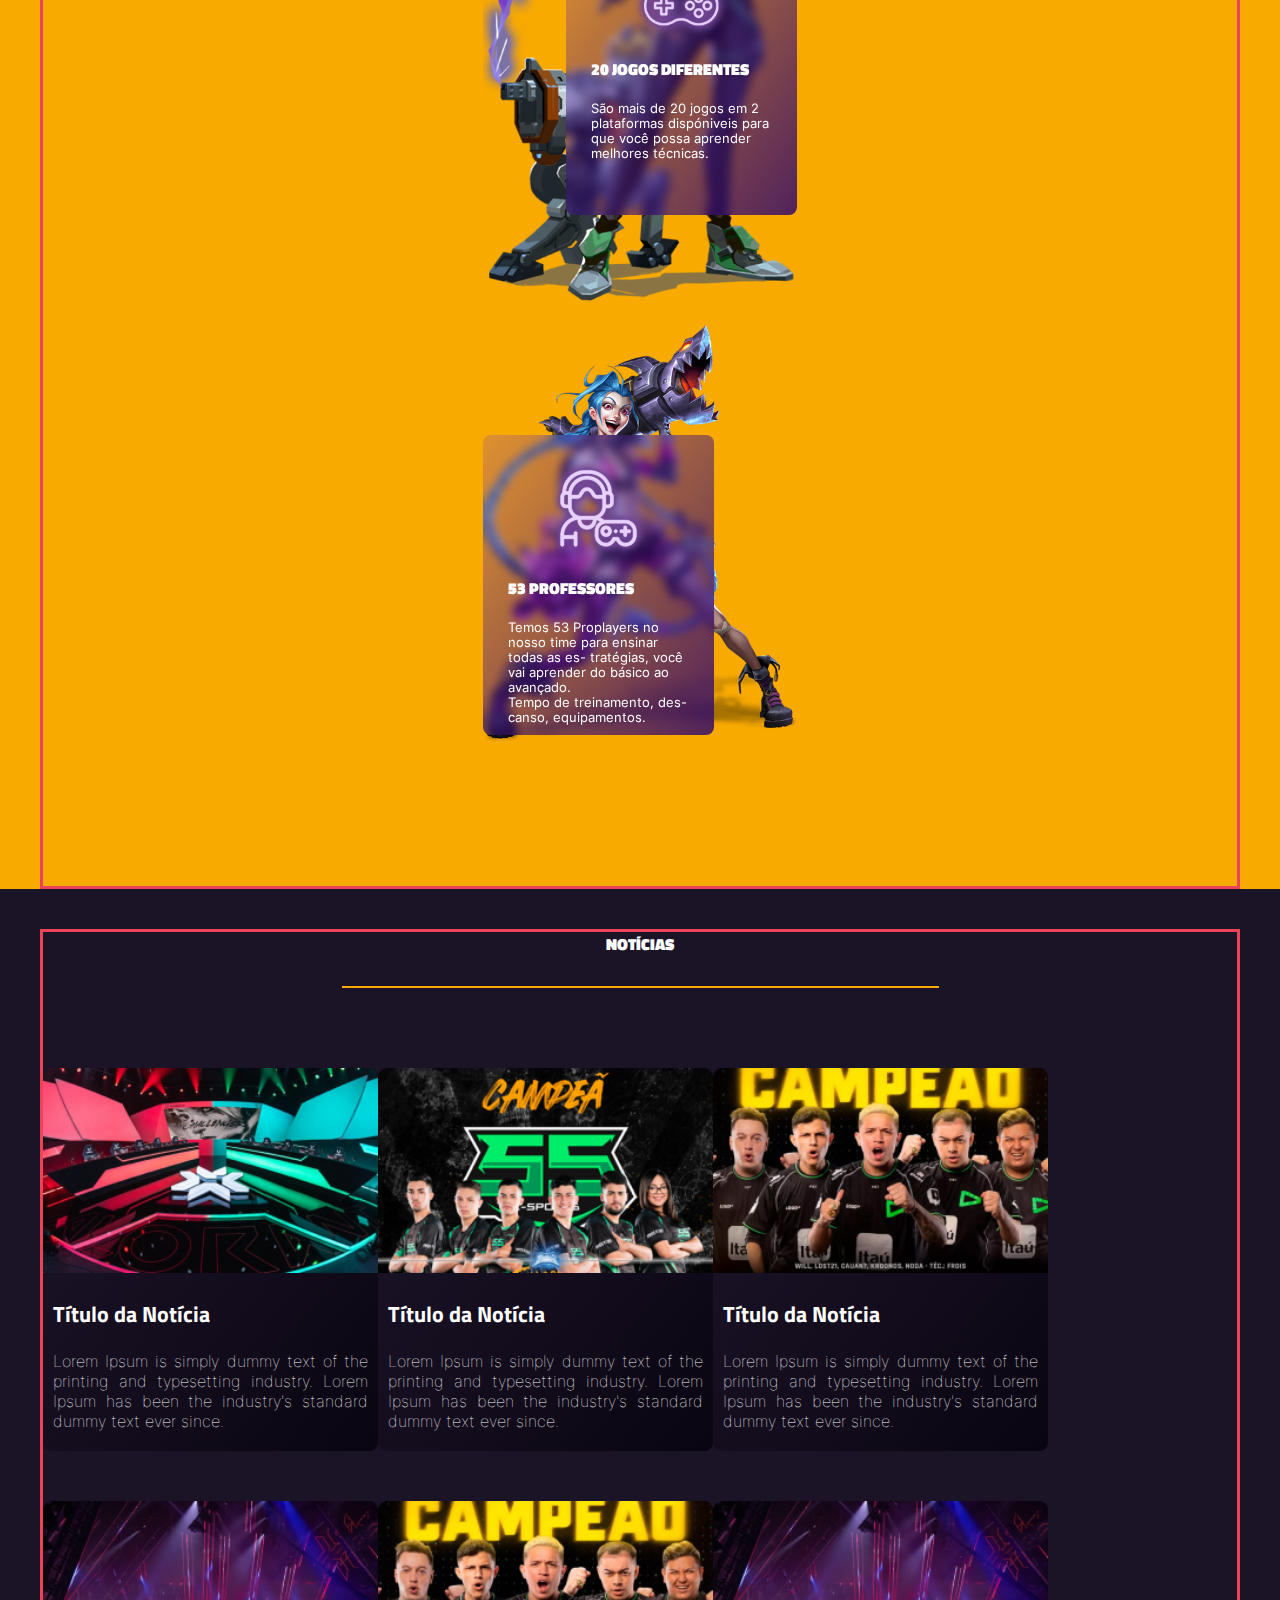
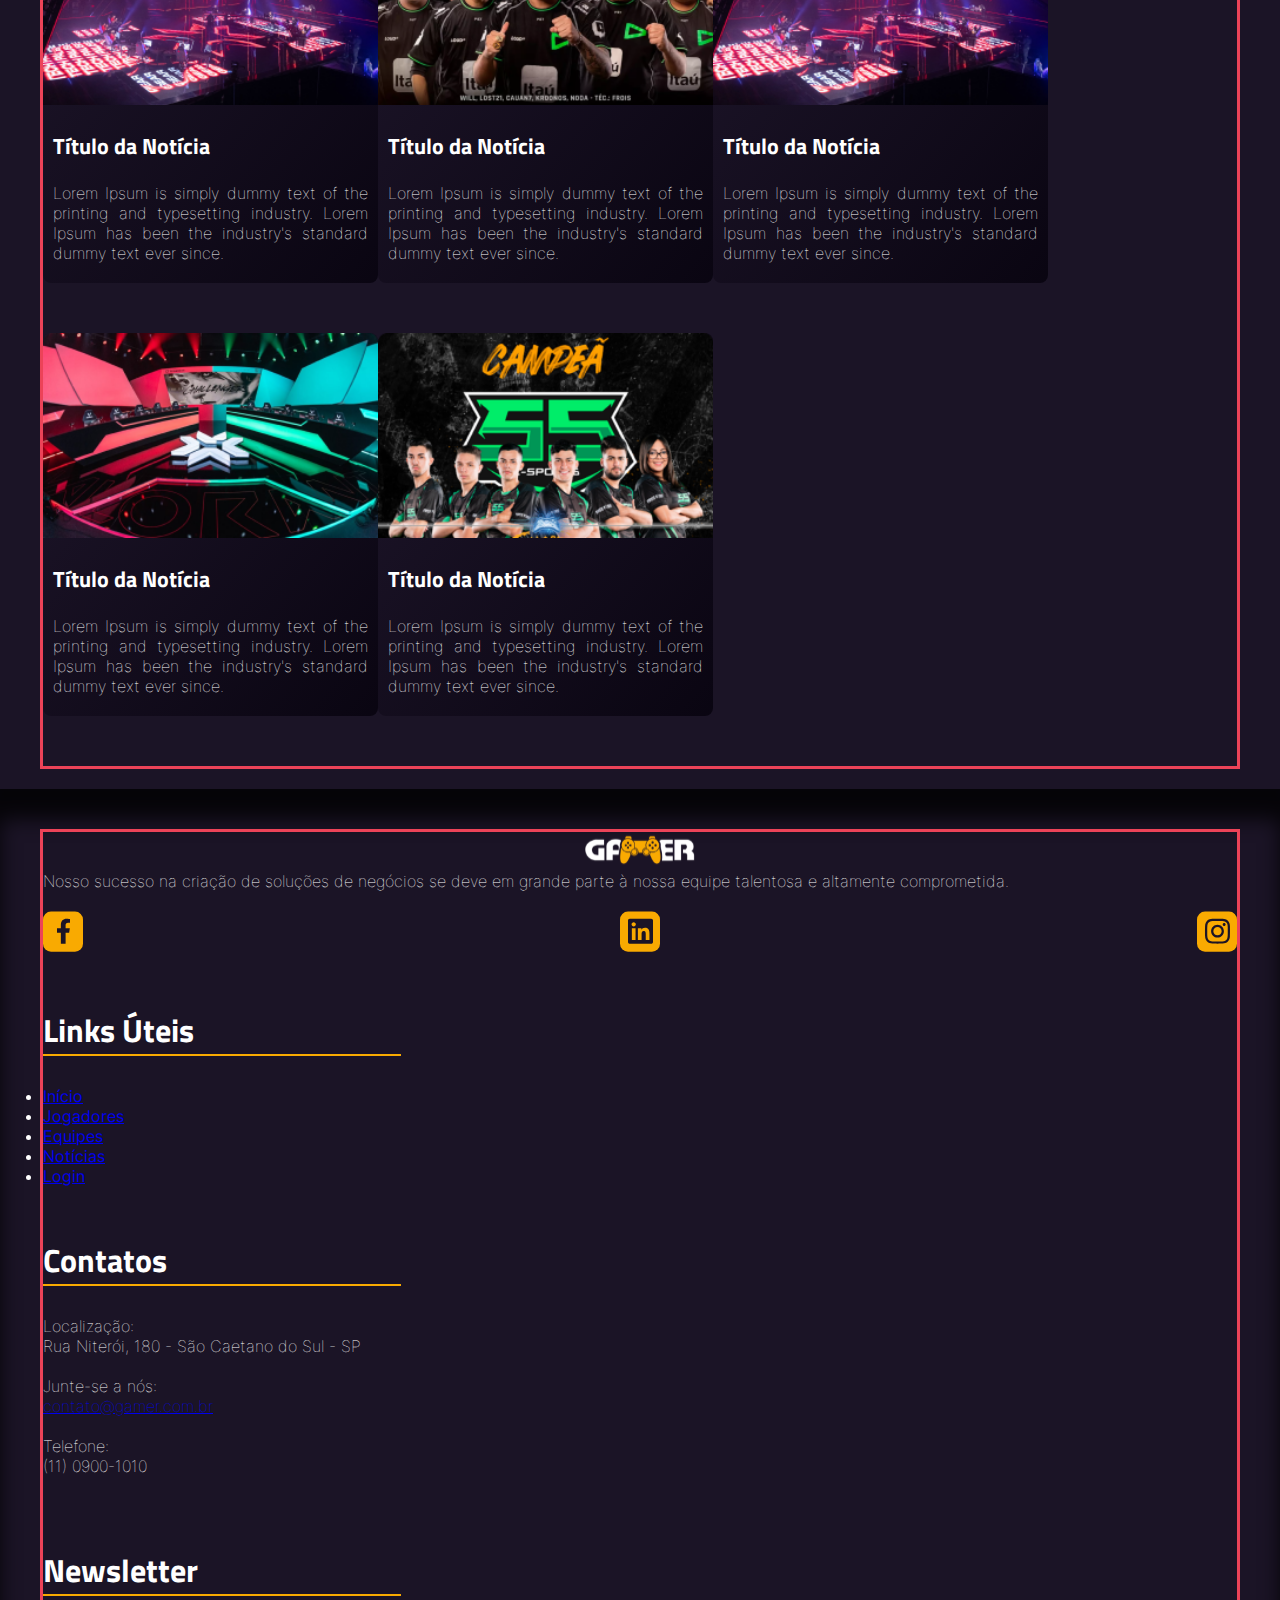
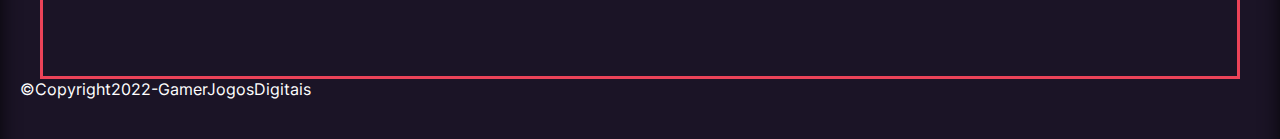
==== commit 4fd904a1: "reajuste do progamer + inicialização do footer" ====
--- a/index.html
+++ b/index.html
@@ -95,94 +95,181 @@
 
     <!-- PROGAMER -->
     <section class="progamer">
-        <div>
-            <h2>Entre para o time progamer</h2>
-            <hr>
-        </div>
-        <!-- <div class="layer-image-background"> -->
-        <img src="./images/kiljoy.png" alt="Gamer 1">
-        <img src="./images/lade-lol.png" alt="Gamer 2">
-        <!-- </div> -->
-
-        <div class="cards-progamer-layer">
+        <div class="container-grid progamer-flex">
+            <div>
+                <h2>Entre para o time progamer</h2>
+                <hr>
+            </div>
+
             <!-- efeito borda gradient -->
-            <div class="card-bkg">
-                <article class="card-jogos">
-                    <img src="./assets/joystick-icon.svg" alt="Icone Joystick">
-                    <h3>20 Jogos Diferentes</h3>
-                    <p>São mais de 20 jogos em 2 plataformas dispóniveis para que você possa aprender melhores técnicas.</p>
-                </article>
-            </div>
-            
-            <div class="card-bkg">
-                <article class="card-jogos">
-                    <img src="./assets/joystick-prof-icon.svg" alt="Icone Joystick">
-                    <h3>53 Professores</h3>
-                    <p>Temos 53 Proplayers no nosso time para ensinar todas as es- tratégias, você vai aprender do
-                        básico ao avançado. <br>
-                        Tempo de treinamento, des- canso, equipamentos.</p>
-                </article>
+            <div class="gamers">
+                <img src="./images/kiljoy.png" alt="Gamer 1">
+                <div class="card-bkg" id="jogos-diferentes">
+                    <article class="card-jogos">
+                        <img src="./assets/joystick-icon.svg" alt="Icone Joystick">
+                        <h3>20 Jogos Diferentes</h3>
+                        <p>São mais de 20 jogos em 2 plataformas dispóniveis para que você possa aprender melhores
+                            técnicas.</p>
+                    </article>
+                </div>
+            </div>
+
+            <div class="gamers">
+                <img src="./images/lade-lol.png" alt="Gamer 2">
+                <div class="card-bkg" id="professores">
+                    <article class="card-jogos">
+                        <img src="./assets/joystick-prof-icon.svg" alt="Icone Joystick">
+                        <h3>53 Professores</h3>
+                        <p>Temos 53 Proplayers no nosso time para ensinar todas as es- tratégias, você vai aprender do
+                            básico ao avançado. <br>
+                            Tempo de treinamento, des- canso, equipamentos.</p>
+                    </article>
+                </div>
             </div>
         </div>
     </section>
 
     <!-- NOTÍCIAS -->
     <section class="noticias">
-        <div>
-            <h2>Notícias</h2>
-            <hr>
-        </div>
-
-        <article class="card-noticia">
-            <img src="./images/noticia1.png" alt="Notícia 1">
-            <h3>Título da Notícia</h3>
-            <p>Lorem Ipsum is simply dummy text of the printing and typesetting industry. Lorem Ipsum has been the industry's standard dummy text ever since.</p>
-        </article>
-
-        <article class="card-noticia">
-            <img src="./images/noticia2.png" alt="Notícia 1">
-            <h3>Título da Notícia</h3>
-            <p>Lorem Ipsum is simply dummy text of the printing and typesetting industry. Lorem Ipsum has been the industry's standard dummy text ever since.</p>
-        </article>
-
-        <article class="card-noticia">
-            <img src="./images/noticia3.png" alt="Notícia 1">
-            <h3>Título da Notícia</h3>
-            <p>Lorem Ipsum is simply dummy text of the printing and typesetting industry. Lorem Ipsum has been the industry's standard dummy text ever since.</p>
-        </article>
-
-        <article class="card-noticia">
-            <img src="./images/noticia4.png" alt="Notícia 1">
-            <h3>Título da Notícia</h3>
-            <p>Lorem Ipsum is simply dummy text of the printing and typesetting industry. Lorem Ipsum has been the industry's standard dummy text ever since.</p>
-        </article>
-
-        <article class="card-noticia">
-            <img src="./images/noticia5.png" alt="Notícia 1">
-            <h3>Título da Notícia</h3>
-            <p>Lorem Ipsum is simply dummy text of the printing and typesetting industry. Lorem Ipsum has been the industry's standard dummy text ever since.</p>
-        </article>
-
-        <article class="card-noticia">
-            <img src="./images/noticia6.png" alt="Notícia 1">
-            <h3>Título da Notícia</h3>
-            <p>Lorem Ipsum is simply dummy text of the printing and typesetting industry. Lorem Ipsum has been the industry's standard dummy text ever since.</p>
-        </article>
-
-        <article class="card-noticia">
-            <img src="./images/noticia7.png" alt="Notícia 1">
-            <h3>Título da Notícia</h3>
-            <p>Lorem Ipsum is simply dummy text of the printing and typesetting industry. Lorem Ipsum has been the industry's standard dummy text ever since.</p>
-        </article>
-
-        <article class="card-noticia">
-            <img src="./images/noticia8.png" alt="Notícia 1">
-            <h3>Título da Notícia</h3>
-            <p>Lorem Ipsum is simply dummy text of the printing and typesetting industry. Lorem Ipsum has been the industry's standard dummy text ever since.</p>
-        </article>
-
-    </section>
-
+        <div class="container-grid noticias-flex">
+            <div>
+                <h2>Notícias</h2>
+                <hr>
+            </div>
+
+            <article class="card-noticia">
+                <img src="./images/noticia1.png" alt="Notícia 1">
+                <h3>Título da Notícia</h3>
+                <p>Lorem Ipsum is simply dummy text of the printing and typesetting industry. Lorem Ipsum has been the
+                    industry's standard dummy text ever since.</p>
+            </article>
+
+            <article class="card-noticia">
+                <img src="./images/noticia2.png" alt="Notícia 1">
+                <h3>Título da Notícia</h3>
+                <p>Lorem Ipsum is simply dummy text of the printing and typesetting industry. Lorem Ipsum has been the
+                    industry's standard dummy text ever since.</p>
+            </article>
+
+            <article class="card-noticia">
+                <img src="./images/noticia3.png" alt="Notícia 1">
+                <h3>Título da Notícia</h3>
+                <p>Lorem Ipsum is simply dummy text of the printing and typesetting industry. Lorem Ipsum has been the
+                    industry's standard dummy text ever since.</p>
+            </article>
+
+            <article class="card-noticia">
+                <img src="./images/noticia4.png" alt="Notícia 1">
+                <h3>Título da Notícia</h3>
+                <p>Lorem Ipsum is simply dummy text of the printing and typesetting industry. Lorem Ipsum has been the
+                    industry's standard dummy text ever since.</p>
+            </article>
+
+            <article class="card-noticia">
+                <img src="./images/noticia5.png" alt="Notícia 1">
+                <h3>Título da Notícia</h3>
+                <p>Lorem Ipsum is simply dummy text of the printing and typesetting industry. Lorem Ipsum has been the
+                    industry's standard dummy text ever since.</p>
+            </article>
+
+            <article class="card-noticia">
+                <img src="./images/noticia6.png" alt="Notícia 1">
+                <h3>Título da Notícia</h3>
+                <p>Lorem Ipsum is simply dummy text of the printing and typesetting industry. Lorem Ipsum has been the
+                    industry's standard dummy text ever since.</p>
+            </article>
+
+            <article class="card-noticia">
+                <img src="./images/noticia7.png" alt="Notícia 1">
+                <h3>Título da Notícia</h3>
+                <p>Lorem Ipsum is simply dummy text of the printing and typesetting industry. Lorem Ipsum has been the
+                    industry's standard dummy text ever since.</p>
+            </article>
+
+            <article class="card-noticia">
+                <img src="./images/noticia8.png" alt="Notícia 1">
+                <h3>Título da Notícia</h3>
+                <p>Lorem Ipsum is simply dummy text of the printing and typesetting industry. Lorem Ipsum has been the
+                    industry's standard dummy text ever since.</p>
+            </article>
+        </div>
+    </section>
+
+
+
+    <!-- FOOTER -->
+    <footer>
+        <div class="container-grid footer-flex">
+
+            <div class="card-ftitem-box">
+                <a href="#" id="ftlogo-link">
+                    <img src="./assets/logotipo-gamer.svg" id="ftlogo" alt="Home">
+                </a>
+                <p>Nosso sucesso na criação de soluções de negócios se deve em grande parte à nossa equipe talentosa e
+                    altamente comprometida.</p>
+                <div class="social-fticons">
+                    <a href="#">
+                        <img src="./assets/facebook-yellow.svg" alt="Icone Facebook">
+                    </a>
+                    <a href="#">
+                        <img src="./assets/linkedin-yellow.svg" alt="Icone Linkedin">
+                    </a>
+                    <a href="#">
+                        <img src="./assets/instagram-yellow.svg" alt="Icone instagram">
+                    </a>
+                </div>
+            </div>
+
+
+            <div class="card-ftitem-box">
+                <div>
+                    <h2>Links Úteis</h2>
+                    <hr>
+                </div>
+
+                <ul>
+                    <li><a href="#">Início</a></li>
+                    <li><a href="#">Jogadores</a></li>
+                    <li><a href="#">Equipes</a></li>
+                    <li><a href="#">Notícias</a></li>
+                    <li><a href="#">Login</a></li>
+                </ul>
+            </div>
+
+            <div class="card-ftitem-box">
+                <div>
+                    <h2>Contatos</h2>
+                    <hr>
+                </div>
+
+                <div>
+                    <p>
+                        <span>Localização:</span><br>
+                        Rua Niterói, 180 - São Caetano do Sul - SP
+                    </p>
+                    <p>
+                        <span>Junte-se a nós:</span><br>
+                        <a href="mailto:contato">contato@gamer.com.br</a>
+                    </p>
+                    <p>
+                        <span>Telefone:</span><br>
+                        (11) 0900-1010
+                    </p>
+                </div>
+            </div>
+
+            <div class="card-ftitem-box">
+                <div>
+                    <h2>Newsletter</h2>
+                    <hr>
+                </div>
+            </div>
+        </div>
+
+        <div id="copyright">
+            &#169;Copyright2022-GamerJogosDigitais
+        </div>
+    </footer>
 </body>
 
 </html>--- a/css/style.css
+++ b/css/style.css
@@ -3,14 +3,17 @@
     font-family: TitilliumWeb-Black;
     src: url(../assets/fonts/Titillium_Web/TitilliumWeb-Black.ttf);
 }
+
 @font-face {
     font-family: TitilliumWeb-SemiBold;
     src: url(../assets/fonts/Titillium_Web/TitilliumWeb-SemiBold.ttf);
 }
+
 @font-face {
     font-family: TitilliumWeb-Bold;
     src: url(../assets/fonts/Titillium_Web/TitilliumWeb-Bold.ttf);
 }
+
 @font-face {
     font-family: TitilliumWeb-Regular;
     src: url(../assets/fonts/Titillium_Web/TitilliumWeb-Regular.ttf);
@@ -21,14 +24,17 @@
     font-family: Inter-Thin;
     src: url(../assets/fonts/Inter/static/Inter-Thin.ttf);
 }
+
 @font-face {
     font-family: Inter-Regular;
     src: url(../assets/fonts/Inter/static/Inter-Regular.ttf);
 }
+
 @font-face {
     font-family: Inter-SemiBold;
     src: url(../assets/fonts/Inter/static/Inter-SemiBold.ttf);
 }
+
 @font-face {
     font-family: Inter-Bold;
     src: url(../assets/fonts/Inter/static/Inter-Bold.ttf);
@@ -283,24 +289,30 @@
     margin-bottom: 60px;
 }
 
+
+
+
+
 /********************* Time Progamer *********************/
-
 section.progamer {
-    position: relative;
-    display: flex;
-    flex-direction: column;
-    justify-content: space-between;
-    align-items: center;
-    width: 100%;
-    /* height: 1253px; */
+    /* apenas para visualizar o box, pois o fundo é transparente */
+    background-color: #F9AA01;
+}
+
+section.progamer .progamer-flex {
+    display: flex;
+    flex-direction: column;
+    justify-content: center;
+    align-items: center;
+    width: 100%;
     padding-top: 80px;
     padding-right: 20px;
     padding-bottom: 120px;
     padding-left: 20px;
-    background-color: #F9AA01;
 }
 
 section.progamer h2 {
+    width: 100%;
     margin-bottom: 20px;
     font-family: TitilliumWeb-SemiBold;
     font-size: 1.7rem;
@@ -314,50 +326,36 @@
     border: 1px solid #000;
 }
 
-/* .layer-image-background */
-section.progamer>img {
-    max-width: 260px;
-}
-
-/* .layer-image-background */
-section.progamer>img:first-of-type {
-    margin-bottom: 100px;
-}
-
-/* cards progamer */
-.cards-progamer-layer {
+/* efeito borda gradient */
+section.progamer .gamers {
+    /* para servir de referência ao absolute */
+    position: relative;
+    margin-bottom: 20px;
+    /* border: 1px solid #EC4358; */
+}
+
+section.progamer .progamer-flex .gamers>img {
+    width: 314px;
+}
+
+
+section.progamer .progamer-flex .gamers #jogos-diferentes {
     position: absolute;
-    top: 0;
+    right: 0;
+    bottom: 90px;
+}
+
+section.progamer .progamer-flex .gamers #professores {
+    position: absolute;
+    top: 110px;
     left: 0;
-    display: flex;
-    padding: 0  20px;
-    flex-direction: column;
-    justify-content: space-between;
-    align-items: center;
-    width: 100%;
-    height: 100%;
-    background-color: transparent;
-}
-/* efeito borda gradient */
-.cards-progamer-layer .card-bkg {
-    padding: 1px;
-    background-image: linear-gradient(to bottom, rgba(255, 255, 255, .3), rgba(255, 255, 255, .05));
-    border-radius: 8px;
-    box-shadow: 0 0 5px rgba(0, 0, 0, .1);
-}
-
-.cards-progamer-layer .card-bkg:first-of-type {
-    align-self: flex-end;
-    margin-top: 320px;
-}
-
-.cards-progamer-layer .card-bkg:last-of-type {
-    align-self: flex-start;
-    margin-bottom: 75px;
-    
-}
-
-.cards-progamer-layer .card-bkg .card-jogos {
+}
+
+
+
+
+
+section.progamer .gamers .card-bkg .card-jogos {
     display: flex;
     flex-direction: column;
     /* justify-content: space-between; */
@@ -371,8 +369,7 @@
     border-radius: 8px;
 }
 
-
-.cards-progamer-layer .card-bkg .card-jogos h3 {
+section.progamer .card-bkg .card-jogos h3 {
     width: 100%;
     margin-top: 20px;
     margin-bottom: 20px;
@@ -388,24 +385,31 @@
     text-align: justify;
 }
 
+
+
+
 /********************* Notícias *********************/
 
 section.noticias {
     background-image: url(../images/backgrund_notícias-mobile.png);
     background-size: cover;
     background-repeat: no-repeat;
+    padding: 40px 20px 20px;
+}
+
+section.noticias .noticias-flex {
     display: flex;
     text-align: center;
     flex-wrap: wrap;
-    padding: 40px 20px 20px;
-}
-
-section.noticias > div {
+}
+
+section.noticias .noticias-flex>div {
     width: 100%;
     /* border: 1px solid yellowgreen; */
 }
 
 section.noticias div h2 {
+    width: 100%;
     text-align: center;
     font-family: TitilliumWeb-Black;
     font-size: 1rem;
@@ -426,7 +430,7 @@
     border-radius: 8px;
 }
 
-section.noticias .card-noticia > img {
+section.noticias .card-noticia>img {
     width: 100%;
 }
 
@@ -443,4 +447,78 @@
     font-family: Inter-Thin;
     text-align: justify;
 
+}
+
+
+
+
+/********************* Footer *********************/
+footer {
+    padding: 40px 20px;
+    background-color: #1B1426;
+    box-shadow: inset 0 30px 20px rgba(0, 0, 0, 0.8);
+}
+
+footer .footer-flex {
+    display: flex;
+    flex-direction: column;
+    justify-content: space-between;
+    align-items: center;
+}
+
+footer .card-ftitem-box {
+    display: flex;
+    flex-direction: column;
+
+    width: 100%;
+    margin-bottom: 50px;
+    /* border: 1px solid white; */
+}
+
+footer .card-ftitem-box #ftlogo-link {
+    width: 120px;
+    
+    align-self: center;
+    /* border: 1px solid green; */
+}
+
+footer .card-ftitem-box #ftlogo {
+    width: 120px;
+    margin: 0 auto;
+}
+
+footer .card-ftitem-box h2 {
+    font-family: TitilliumWeb-Bold;
+    font-size: 2rem;
+}
+
+footer .card-ftitem-box hr {
+    width: 30%;
+    border: 1px solid #F9AA01;
+    margin-bottom: 30px;
+}
+
+footer .card-ftitem-box p {
+    margin-bottom: 20px;
+    font-family: Inter-Thin;
+    text-align: justify;
+}
+
+footer .card-ftitem-box .social-fticons {
+    display: flex;
+    justify-content: space-between;
+}
+
+footer .card-ftitem-box .social-fticons img {
+    width: 40px;
+}
+
+/********************* MEDIAS *********************/
+
+@media screen and (min-width: 1200px) {
+    .container-grid {
+        max-width: 1200px;
+        margin: 0 auto;
+        border: 3px solid #EC4358;
+    }
 }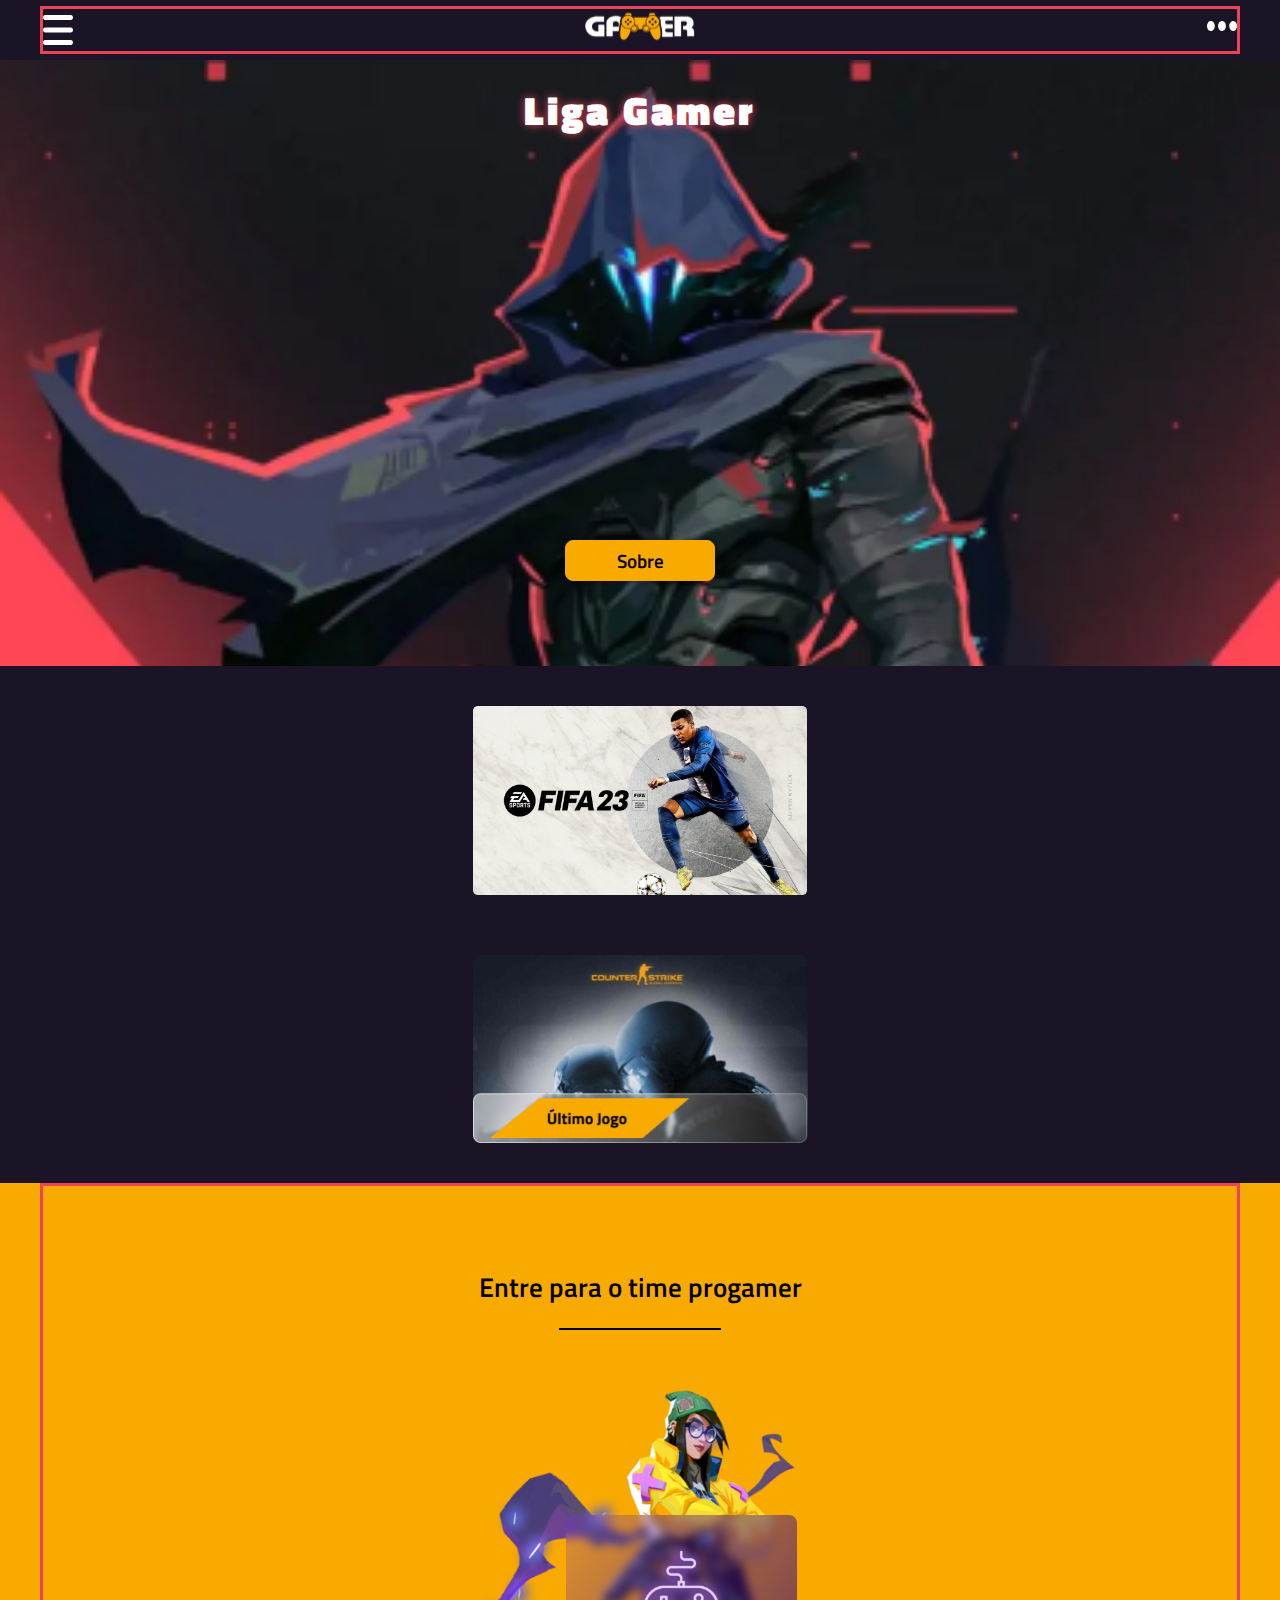
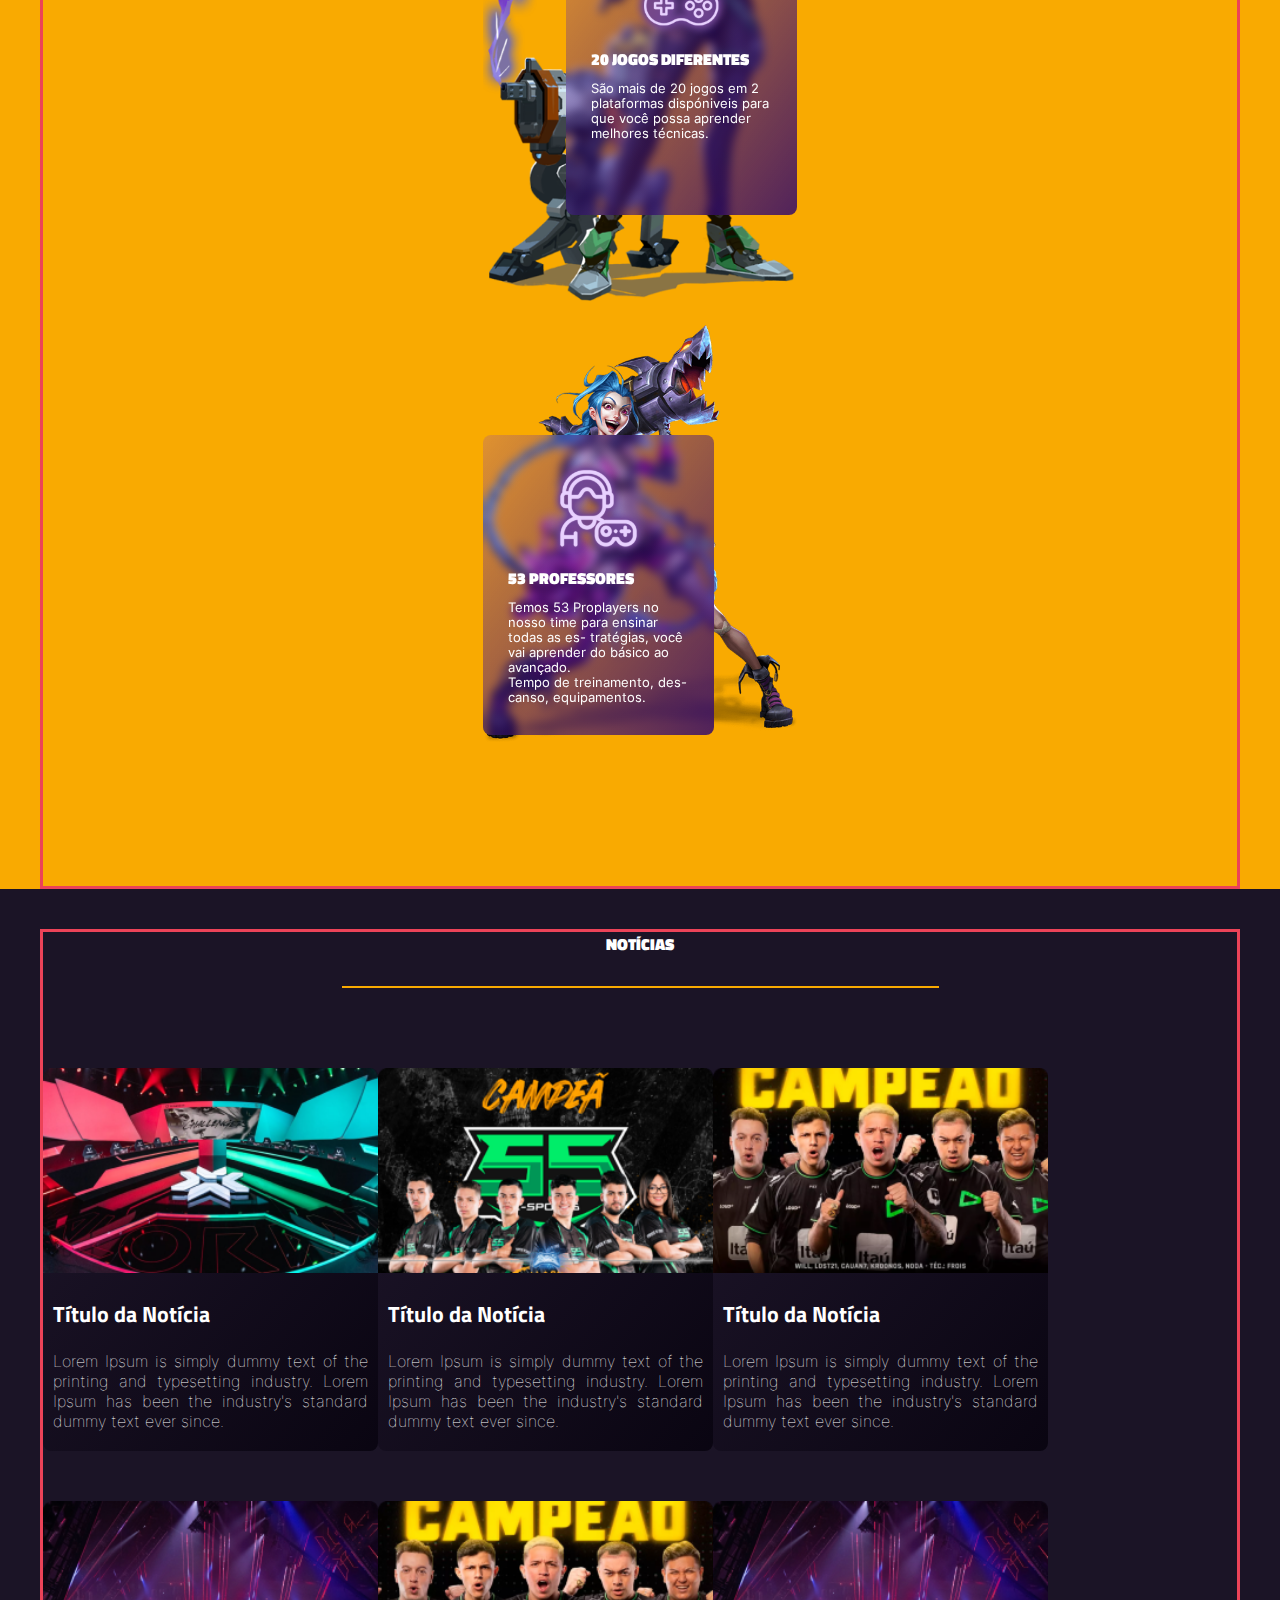
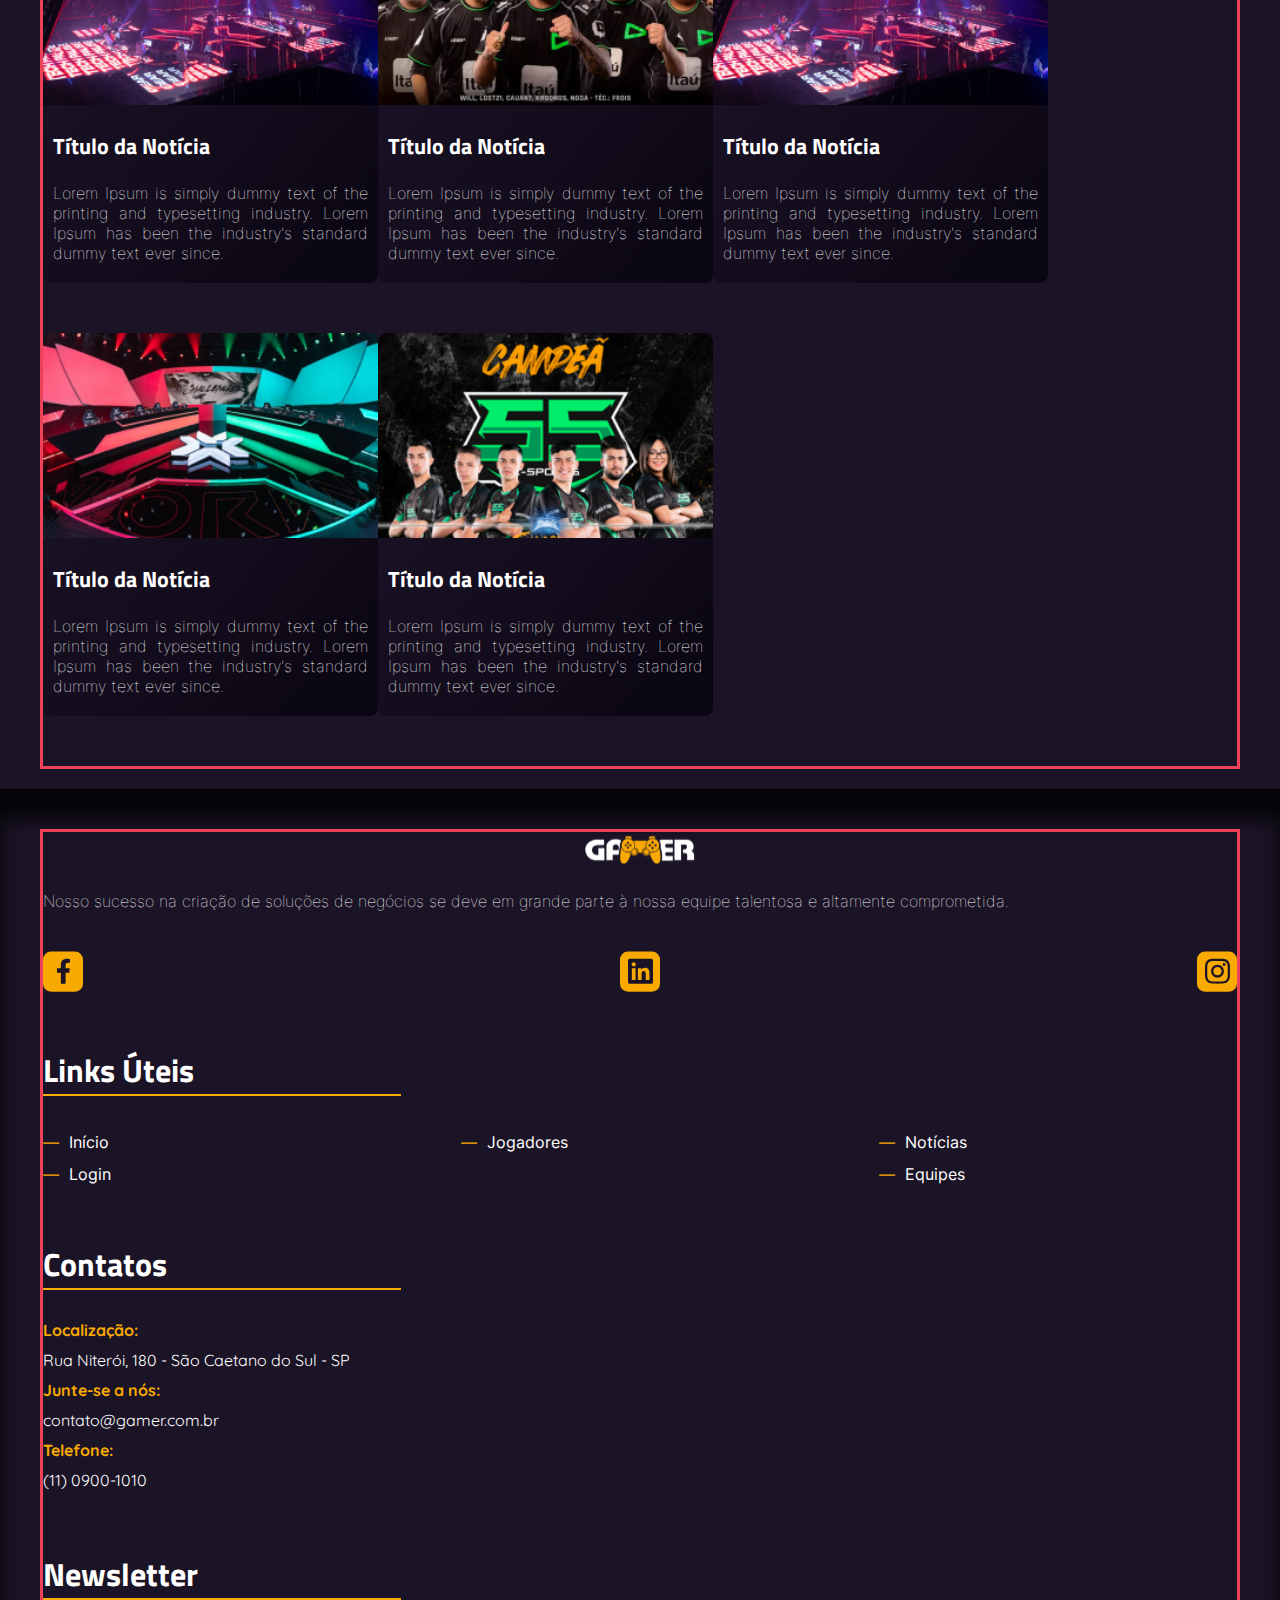
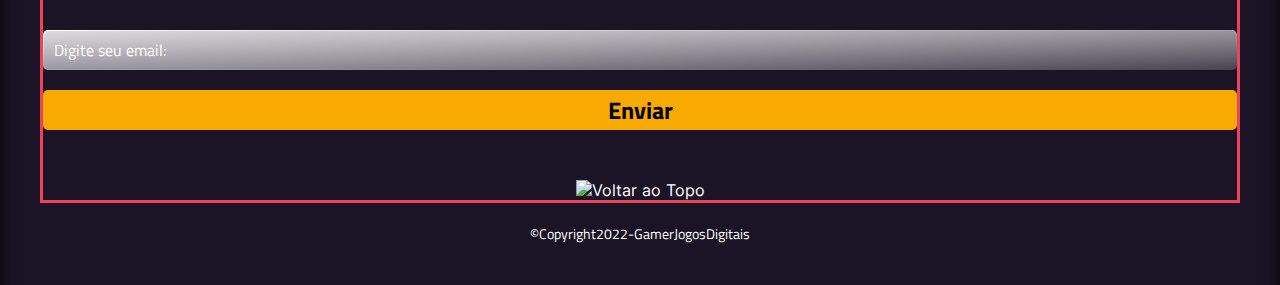
==== commit b3de86c6: "footer mobile" ====
--- a/index.html
+++ b/index.html
@@ -10,6 +10,7 @@
 </head>
 
 <body>
+
     <header class="header">
         <div class="container-grid">
             <div class="header-top">
@@ -227,12 +228,12 @@
                     <hr>
                 </div>
 
-                <ul>
-                    <li><a href="#">Início</a></li>
-                    <li><a href="#">Jogadores</a></li>
-                    <li><a href="#">Equipes</a></li>
-                    <li><a href="#">Notícias</a></li>
-                    <li><a href="#">Login</a></li>
+                <ul class="menu-footer">
+                    <li class="menu-ftitem"><a href="#">Início</a></li>
+                    <li class="menu-ftitem"><a href="#">Jogadores</a></li>
+                    <li class="menu-ftitem"><a href="#">Notícias</a></li>
+                    <li class="menu-ftitem"><a href="#">Login</a></li>
+                    <li class="menu-ftitem" id="link-equipe"><a href="#">Equipes</a></li>
                 </ul>
             </div>
 
@@ -243,18 +244,14 @@
                 </div>
 
                 <div>
-                    <p>
-                        <span>Localização:</span><br>
-                        Rua Niterói, 180 - São Caetano do Sul - SP
-                    </p>
-                    <p>
-                        <span>Junte-se a nós:</span><br>
-                        <a href="mailto:contato">contato@gamer.com.br</a>
-                    </p>
-                    <p>
-                        <span>Telefone:</span><br>
-                        (11) 0900-1010
-                    </p>
+                    <p class="contact-title">Localização:</p>
+                    <p class="contact-text">Rua Niterói, 180 - São Caetano do Sul - SP</p>
+
+                    <p class="contact-title">Junte-se a nós:</p>
+                    <p class="contact-text"><a href="mailto:contato">contato@gamer.com.br</a></p>
+
+                    <p class="contact-title">Telefone:</p>
+                    <p class="contact-text">(11) 0900-1010</p>
                 </div>
             </div>
 
@@ -263,7 +260,16 @@
                     <h2>Newsletter</h2>
                     <hr>
                 </div>
-            </div>
+
+                <form action="" class="frm-news">
+                    <div class="input-box">
+                        <input type="text" class="frm-input" placeholder="Digite seu email:">
+                    </div>
+                    <button type="button" class="frm-button">Enviar</button>
+                </form>
+            </div>
+
+            <img src="" alt="Voltar ao Topo">
         </div>
 
         <div id="copyright">
--- a/css/style.css
+++ b/css/style.css
@@ -38,6 +38,21 @@
 @font-face {
     font-family: Inter-Bold;
     src: url(../assets/fonts/Inter/static/Inter-Bold.ttf);
+}
+
+@font-face {
+    font-family: Quicksand-Regular;
+    src: url(../assets/fonts/Quicksand/static/Quicksand-Regular.ttf);
+}
+
+@font-face {
+    font-family: Quicksand-SemiBold;
+    src: url(../assets/fonts/Quicksand/static/Quicksand-SemiBold.ttf);
+}
+
+@font-face {
+    font-family: Quicksand-Bold;
+    src: url(../assets/fonts/Quicksand/static/Quicksand-Bold.ttf);
 }
 
 
@@ -371,8 +386,8 @@
 
 section.progamer .card-bkg .card-jogos h3 {
     width: 100%;
-    margin-top: 20px;
-    margin-bottom: 20px;
+    margin-top: 10px;
+    margin-bottom: 10px;
     font-family: TitilliumWeb-Black;
     /* text-shadow: 0 0 0px #fff; */
     text-align: justify;
@@ -477,7 +492,7 @@
 
 footer .card-ftitem-box #ftlogo-link {
     width: 120px;
-    
+    margin-bottom: 20px;
     align-self: center;
     /* border: 1px solid green; */
 }
@@ -507,12 +522,113 @@
 footer .card-ftitem-box .social-fticons {
     display: flex;
     justify-content: space-between;
+    margin-top: 20px;
 }
 
 footer .card-ftitem-box .social-fticons img {
     width: 40px;
 }
-
+footer .menu-footer {
+    display: flex;
+    justify-content: space-between;
+    flex-wrap: wrap;
+}
+footer .menu-ftitem {
+    width: 30%;
+    list-style: none;
+    display: flex;
+    align-items: center;
+    /* margin-right: 10px; */
+}
+
+/* footer .menu-ftitem:last-of-type {
+    background-color: #EC4358;
+    
+} */
+
+footer .menu-ftitem::before {
+    content: "\2015";
+    margin-right: 10px;
+    color: #F9AA01;
+}
+
+footer .menu-ftitem a {
+    font-size: 1rem;
+    font-family: Inter-Regular;
+    text-decoration: none;
+    line-height: 2rem;
+    color: white;
+}
+
+
+
+footer a {
+    font-family: Quicksand-Regular;
+    text-decoration: none;
+    color: white;
+}
+
+footer p.contact-title {
+    margin-bottom: 10px;
+    font-family: Quicksand-Bold;
+    color: #F9AA01;
+    /* border: 1px solid white; */
+}
+
+footer p.contact-text {
+    margin-bottom: 10px;
+    font-family: Quicksand-Regular;
+}
+
+footer .frm-news {
+    display: flex;
+    flex-wrap: wrap;
+}
+footer .input-box {
+    width: 100%;
+    height: 40px;
+    padding: 1px;
+    background-image: linear-gradient(to right bottom, rgba(255, 255, 255, 1), rgba(239, 239, 239, .21) );
+    border-radius: 5px;
+}
+footer .input-box .frm-input {
+    width: 100%;
+    height: 100%;
+    padding: 0 10px;
+    background-color: transparent;
+    background-image: linear-gradient(to right bottom, rgba(27, 20, 38, .15), rgba(27, 20, 38, 0));
+    font-family: TitilliumWeb-Regular;
+    font-size: 1rem;
+    color: white;
+    border: none;
+    outline: none;
+    border-radius: 5px;
+}
+
+footer .input-box .frm-input::placeholder {
+    color: white;
+}
+
+footer .frm-button {
+    width: 100%;
+    height: 40px;
+    margin-top: 20px;
+    background-color: #F9AA01;
+    color: #000;
+    font-family: TitilliumWeb-Bold;
+    font-size: 1.5rem;
+    outline: none;
+    border: none;
+    border-radius: 5px;
+}
+
+footer #copyright {
+    margin-top: 20px;
+    font-family: TitilliumWeb-Regular;
+    text-align: center;
+    font-size: .9rem;
+}
+/*  */
 /********************* MEDIAS *********************/
 
 @media screen and (min-width: 1200px) {
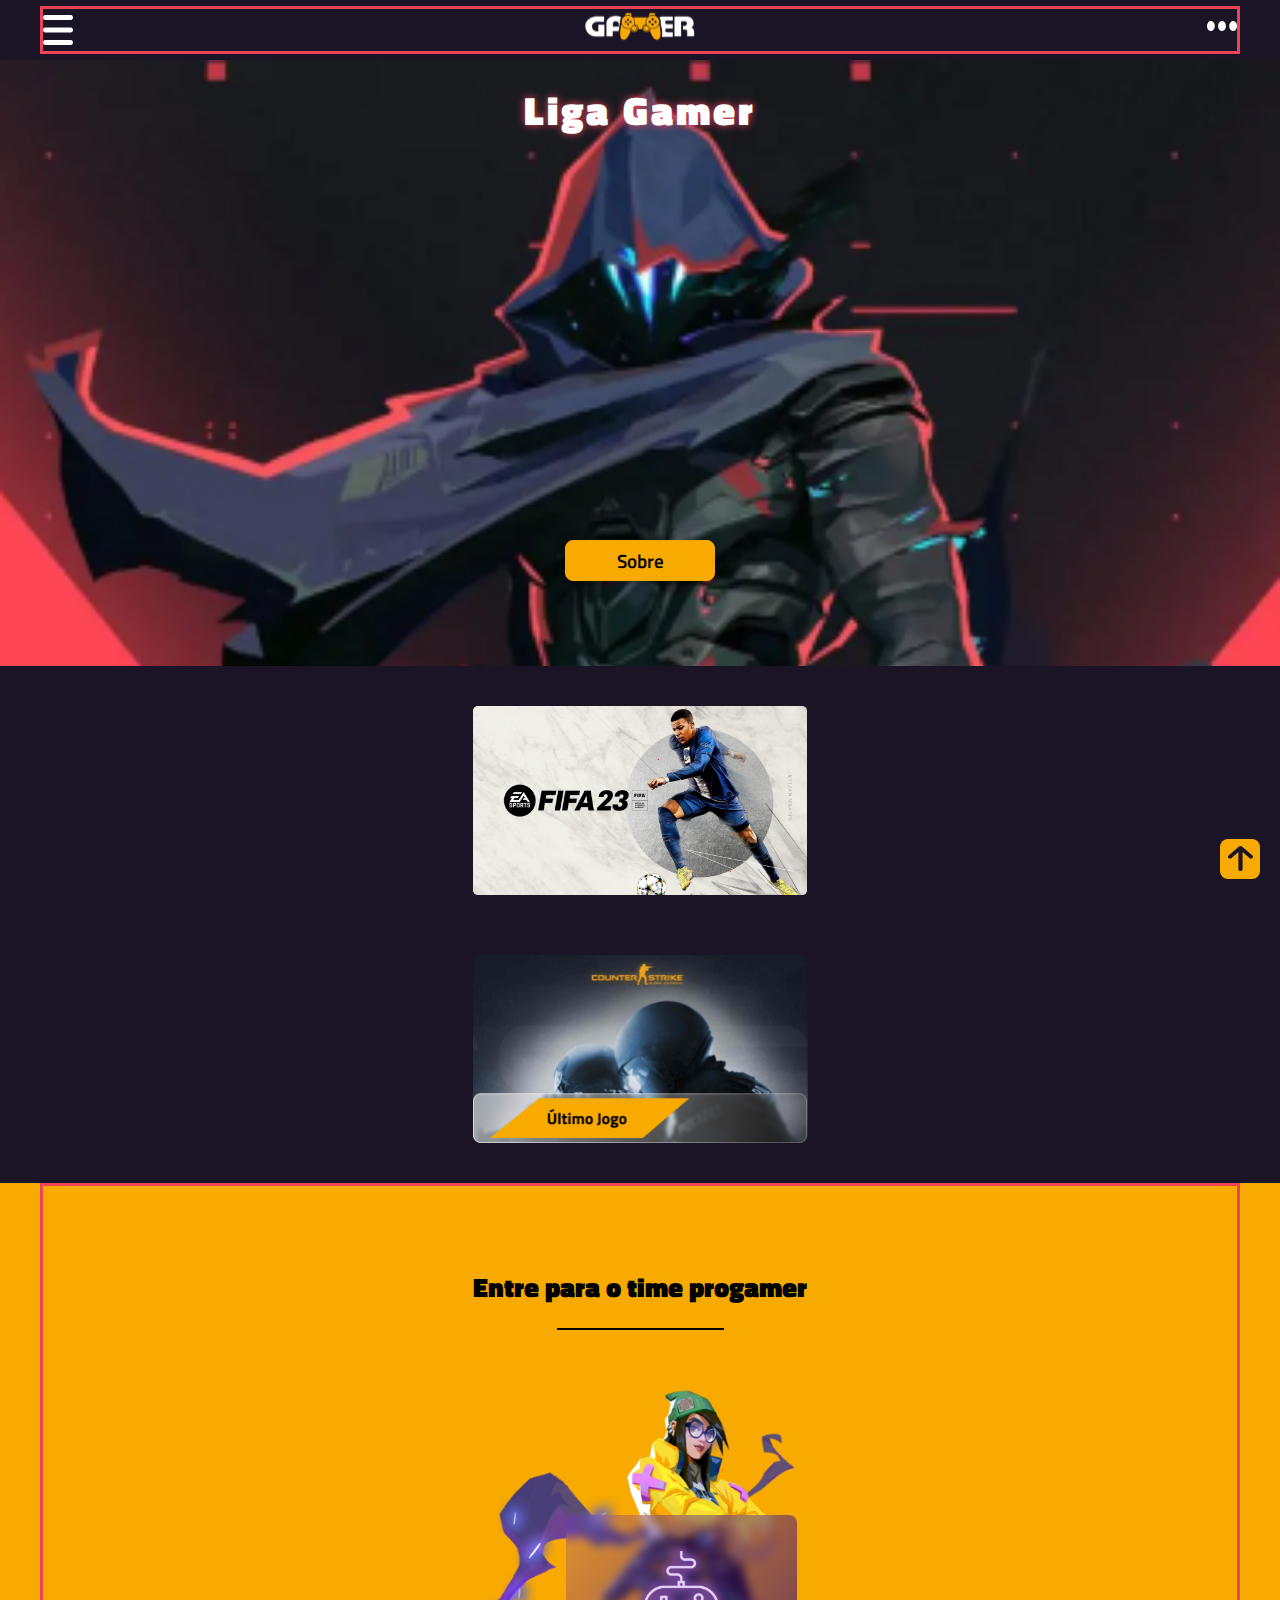
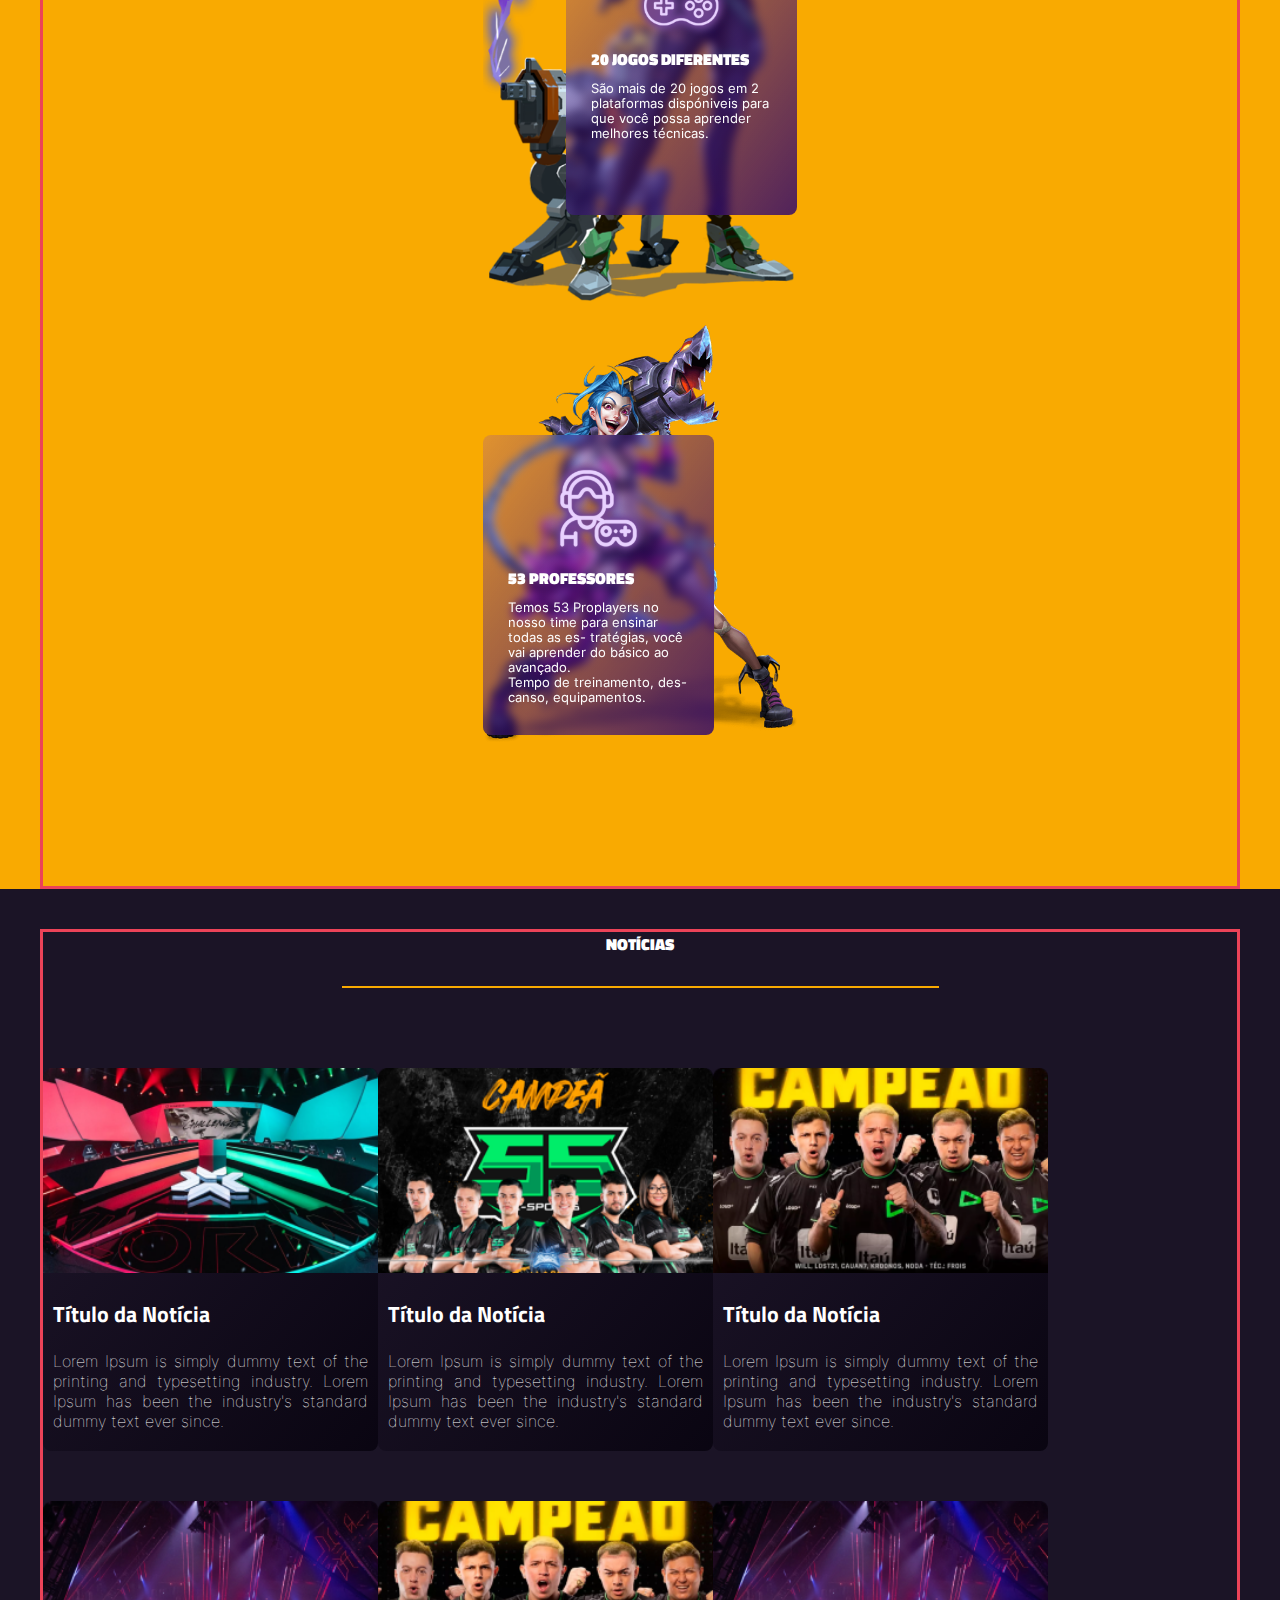
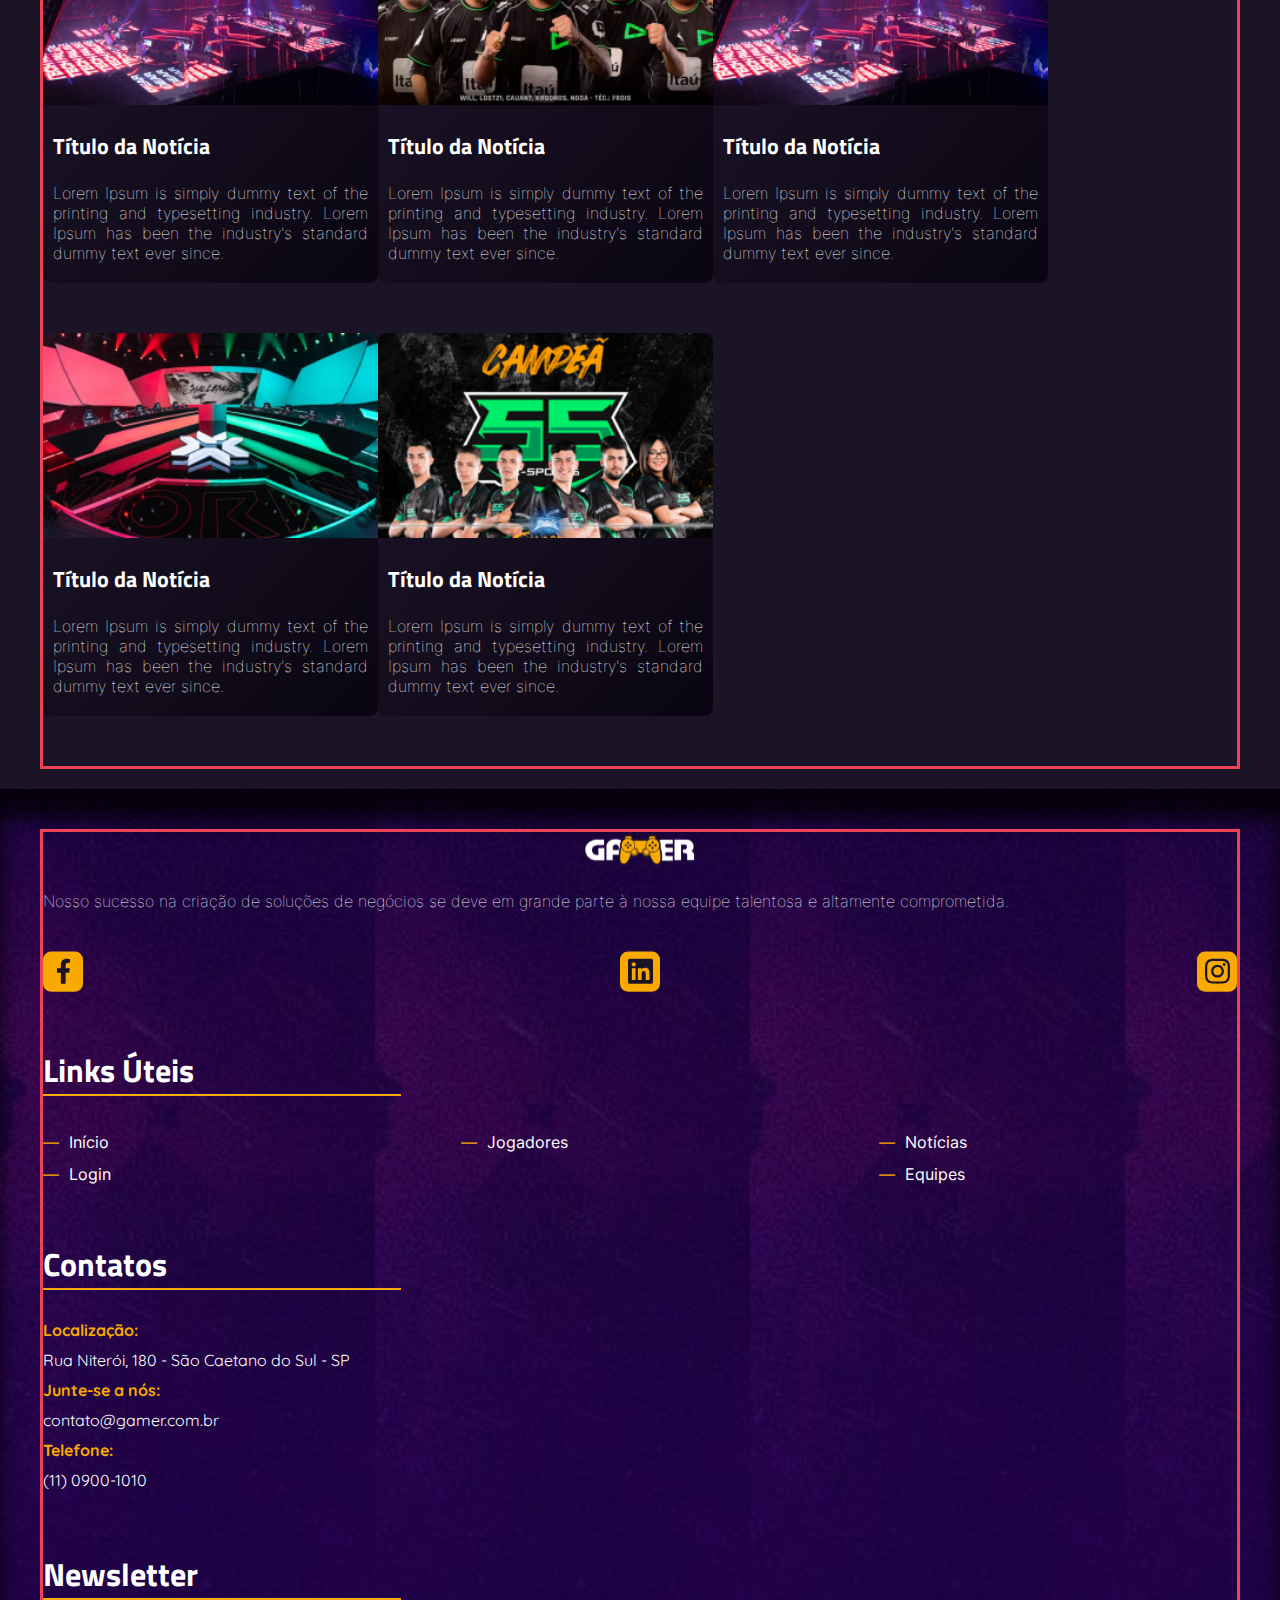
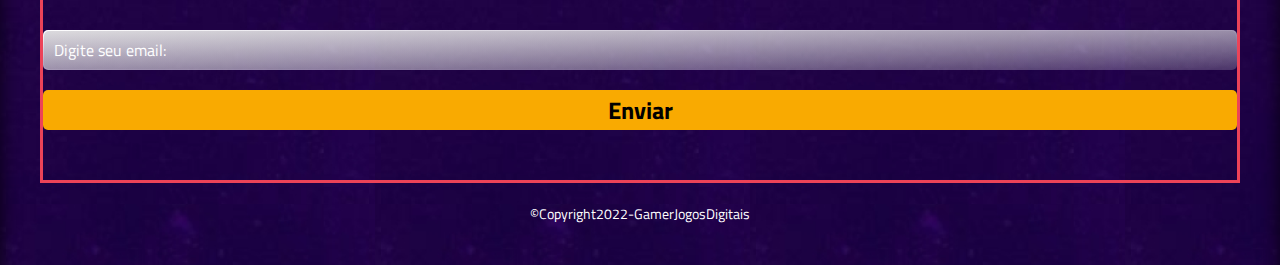
==== commit e18b58f2: "footer finalizado" ====
--- a/index.html
+++ b/index.html
@@ -269,12 +269,13 @@
                 </form>
             </div>
 
-            <img src="" alt="Voltar ao Topo">
-        </div>
-
+        </div>
+        
         <div id="copyright">
             &#169;Copyright2022-GamerJogosDigitais
         </div>
+        
+        <img src="./assets/Botao_voltar_ao_topo.svg" id="back-to-top" alt="Voltar ao Topo">
     </footer>
 </body>
 
--- a/css/style.css
+++ b/css/style.css
@@ -72,6 +72,15 @@
 
 
 /* Mobiel First */
+
+/* Generals */
+#back-to-top {
+    position: fixed;
+    bottom: 20px;
+    right: 20px;
+}
+
+
 
 /********************* Header *********************/
 header {
@@ -329,7 +338,7 @@
 section.progamer h2 {
     width: 100%;
     margin-bottom: 20px;
-    font-family: TitilliumWeb-SemiBold;
+    font-family: TitilliumWeb-Black;
     font-size: 1.7rem;
     color: black;
     text-align: center;
@@ -365,10 +374,6 @@
     top: 110px;
     left: 0;
 }
-
-
-
-
 
 section.progamer .gamers .card-bkg .card-jogos {
     display: flex;
@@ -471,6 +476,7 @@
 footer {
     padding: 40px 20px;
     background-color: #1B1426;
+    background-image: url(../images/backgroung_footer.png);
     box-shadow: inset 0 30px 20px rgba(0, 0, 0, 0.8);
 }
 
